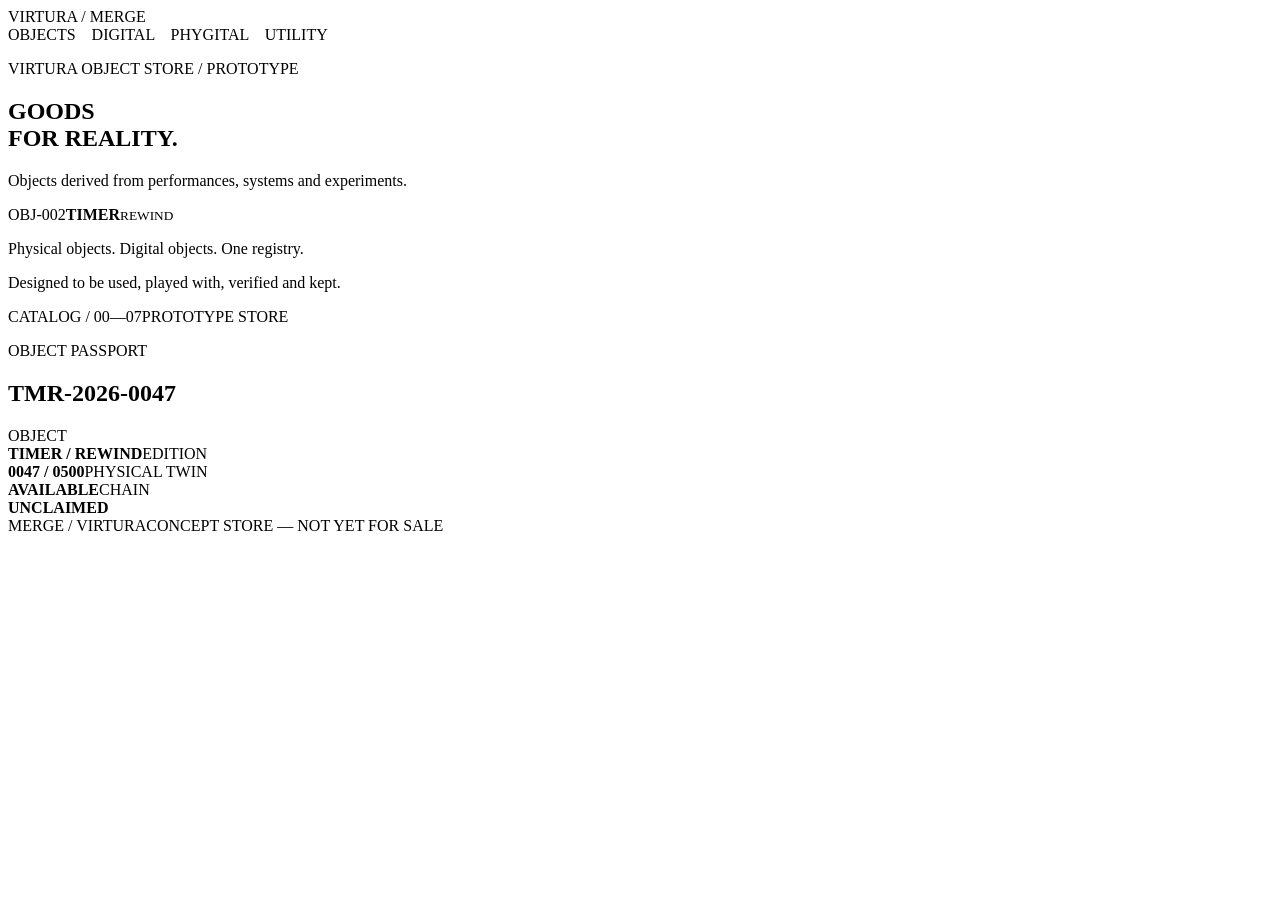
==== site/index.html @ 6e5aaaca "site: add MERGE storefront prototype" ====
<!doctype html>
<html lang="en">
<head>
<meta charset="utf-8">
<meta name="viewport" content="width=device-width,initial-scale=1">
<title>VIRTURA / MERGE</title>
<link rel="stylesheet" href="styles.css">
</head>
<body>
<header><div class="brand">VIRTURA <span>/ MERGE</span></div><nav>OBJECTS &nbsp;&nbsp; DIGITAL &nbsp;&nbsp; PHYGITAL &nbsp;&nbsp; UTILITY</nav></header>
<main>
<section class="hero">
<div><p class="eyebrow">VIRTURA OBJECT STORE / PROTOTYPE</p><h1>GOODS<br>FOR REALITY.</h1><p class="lede">Objects derived from performances, systems and experiments.</p></div>
<div class="hero-object"><div class="core"><span>OBJ-002</span><b>TIMER</b><small>REWIND</small></div></div>
</section>
<section class="manifesto"><p>Physical objects. Digital objects. One registry.</p><p>Designed to be used, played with, verified and kept.</p></section>
<section><div class="sectionhead"><span>CATALOG / 00—07</span><span>PROTOTYPE STORE</span></div><div id="grid" class="grid"></div></section>
<section class="passport"><p class="eyebrow">OBJECT PASSPORT</p><h2>TMR-2026-0047</h2><div class="passportgrid"><span>OBJECT<br><b>TIMER / REWIND</b></span><span>EDITION<br><b>0047 / 0500</b></span><span>PHYSICAL TWIN<br><b>AVAILABLE</b></span><span>CHAIN<br><b>UNCLAIMED</b></span></div></section>
</main>
<footer><span>MERGE / VIRTURA</span><span>CONCEPT STORE — NOT YET FOR SALE</span></footer>
<script src="app.js"></script>
</body></html>
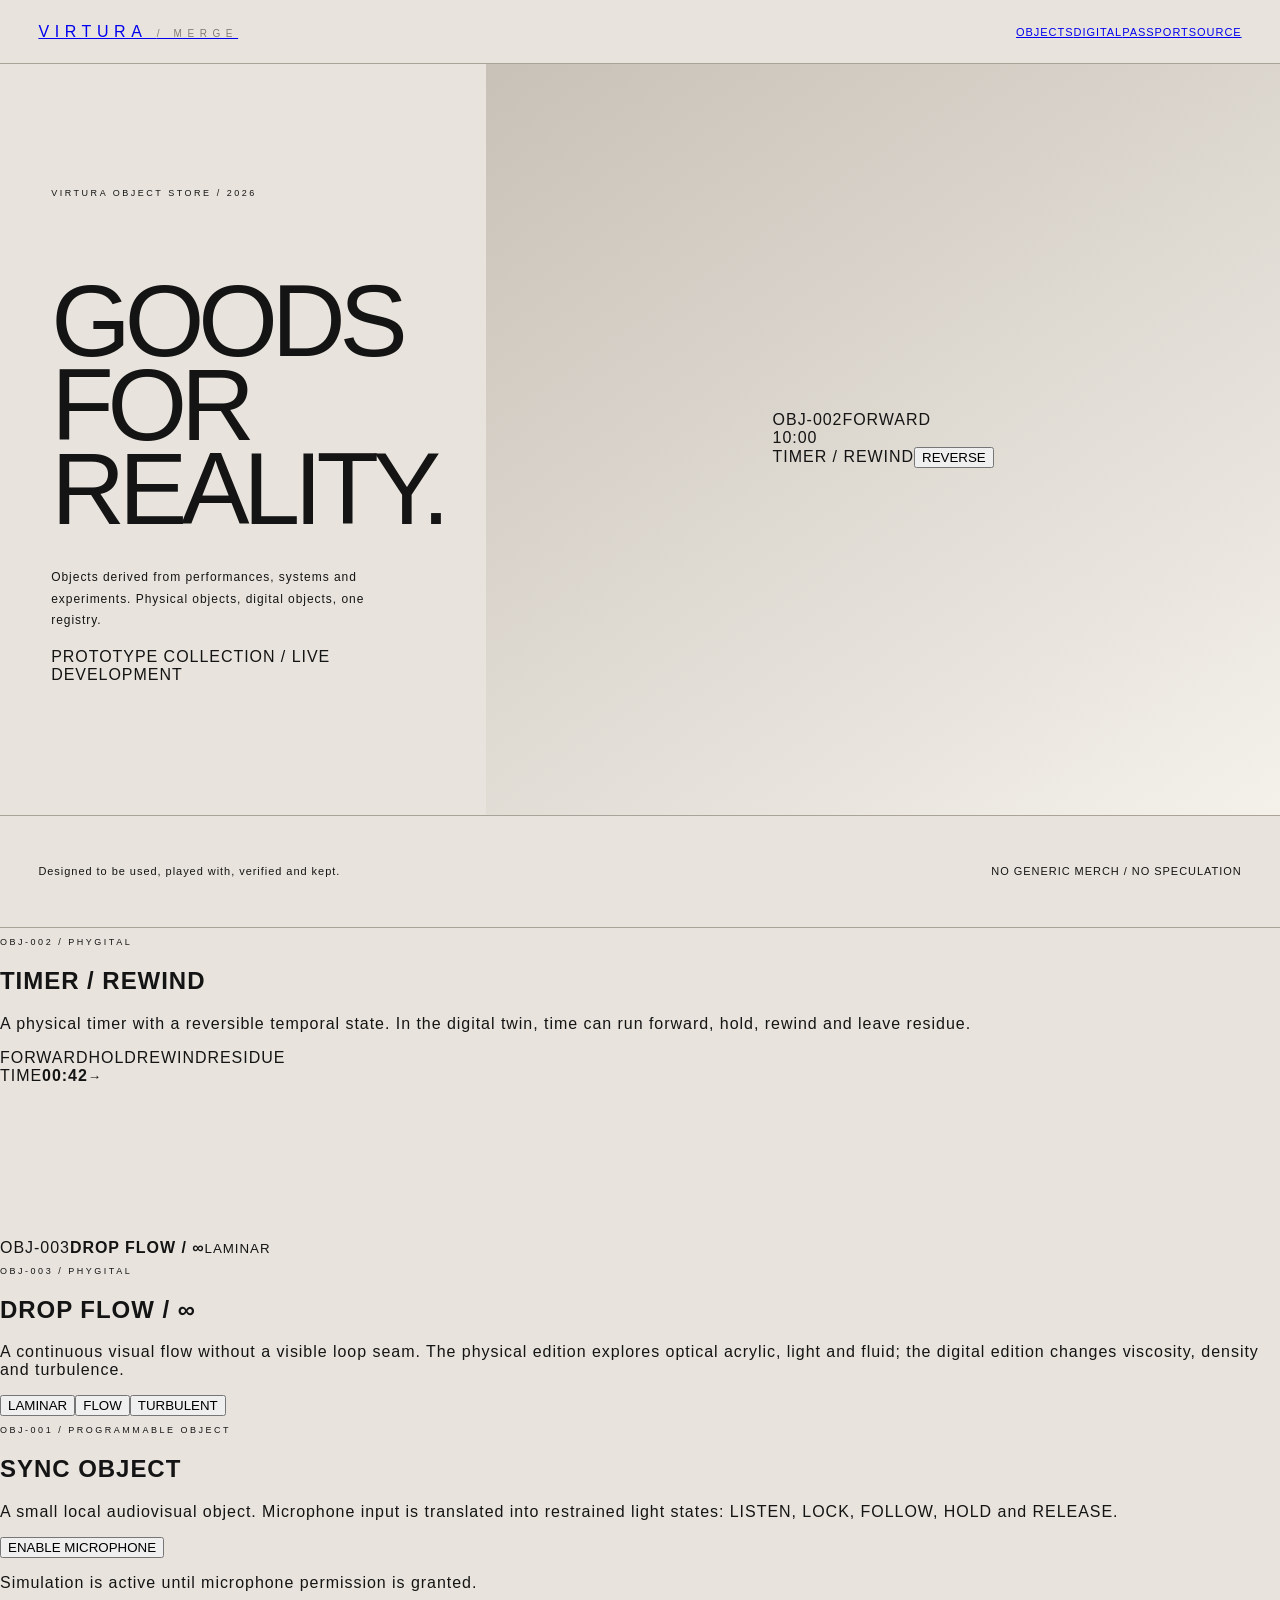
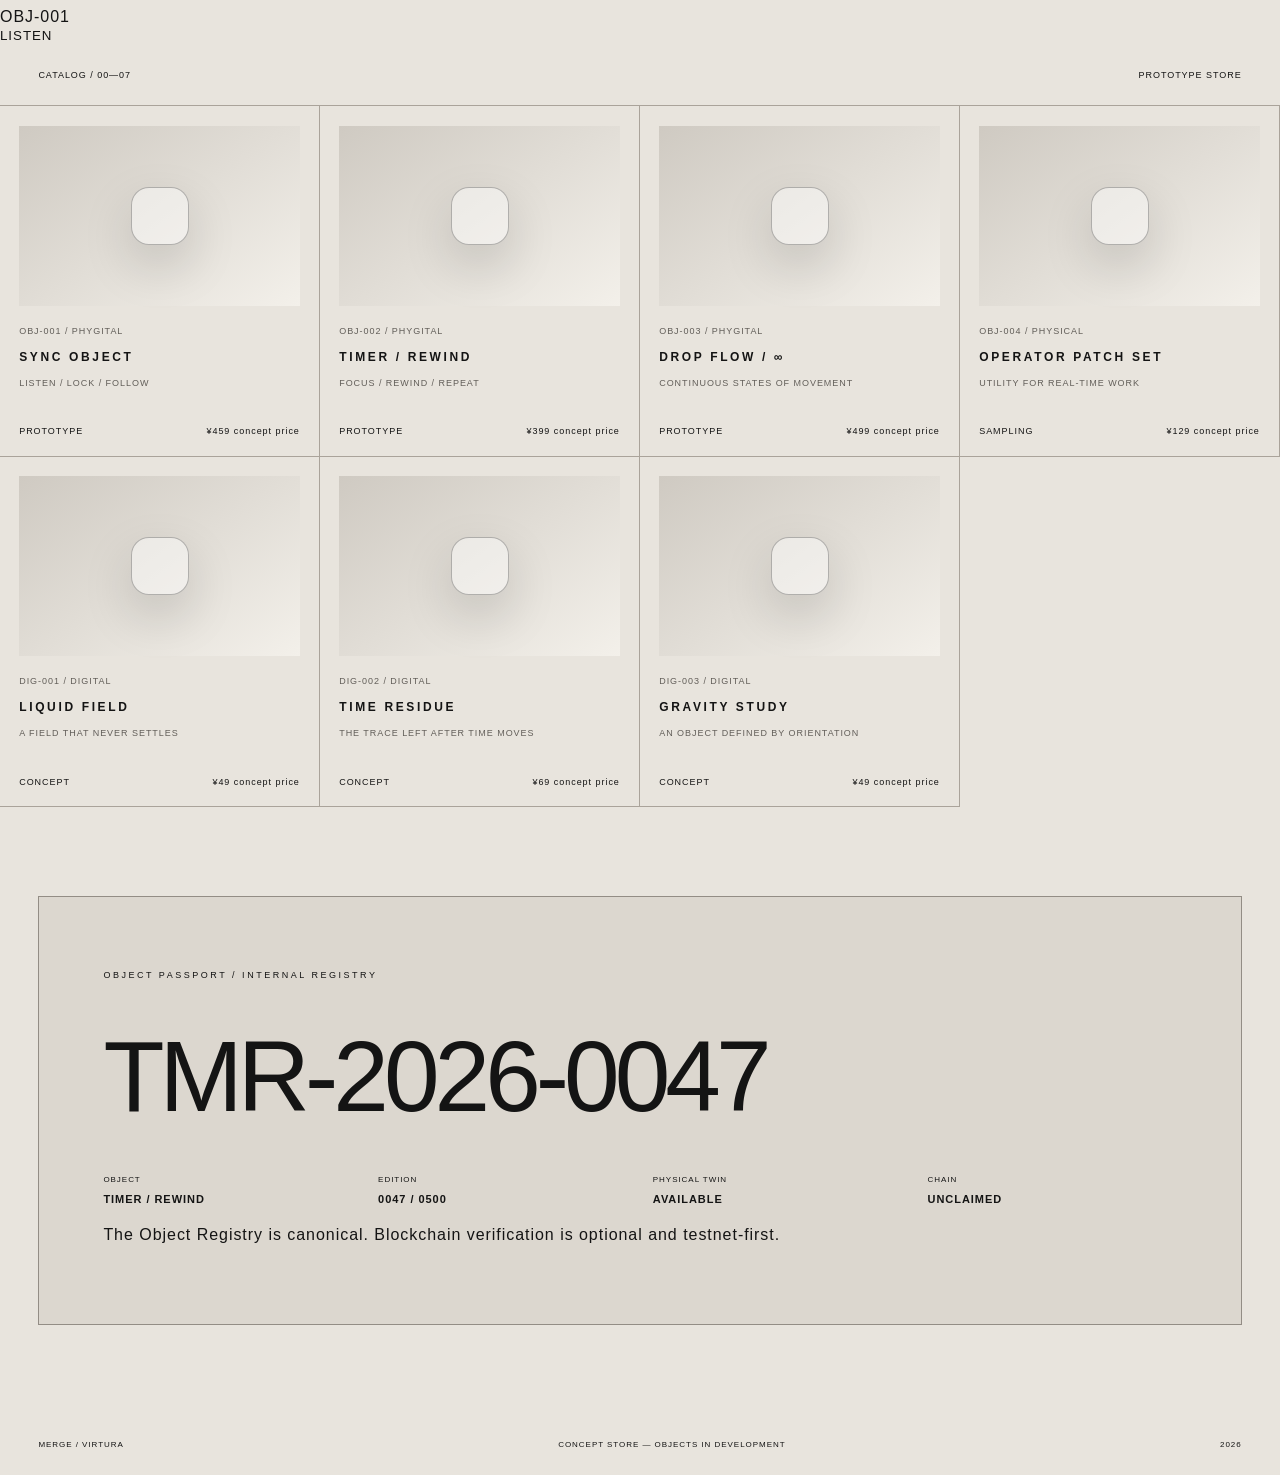
==== commit 4b7b0b6f: "feat(site): upgrade MERGE storefront with interactive product demos" ====
--- a/site/index.html
+++ b/site/index.html
@@ -3,20 +3,95 @@
 <head>
 <meta charset="utf-8">
 <meta name="viewport" content="width=device-width,initial-scale=1">
-<title>VIRTURA / MERGE</title>
+<meta name="theme-color" content="#e8e4dd">
+<title>VIRTURA / MERGE — Goods for Reality</title>
+<meta name="description" content="VIRTURA MERGE — physical, digital and phygital objects derived from performances, systems and experiments.">
 <link rel="stylesheet" href="styles.css">
 </head>
 <body>
-<header><div class="brand">VIRTURA <span>/ MERGE</span></div><nav>OBJECTS &nbsp;&nbsp; DIGITAL &nbsp;&nbsp; PHYGITAL &nbsp;&nbsp; UTILITY</nav></header>
-<main>
+<header class="topbar">
+  <a class="brand" href="#top">VIRTURA <span>/ MERGE</span></a>
+  <nav><a href="#objects">OBJECTS</a><a href="#digital">DIGITAL</a><a href="#passport">PASSPORT</a><a href="https://github.com/ewanqian/virtura-merge-store">SOURCE</a></nav>
+</header>
+<main id="top">
 <section class="hero">
-<div><p class="eyebrow">VIRTURA OBJECT STORE / PROTOTYPE</p><h1>GOODS<br>FOR REALITY.</h1><p class="lede">Objects derived from performances, systems and experiments.</p></div>
-<div class="hero-object"><div class="core"><span>OBJ-002</span><b>TIMER</b><small>REWIND</small></div></div>
+  <div class="hero-copy">
+    <p class="eyebrow">VIRTURA OBJECT STORE / 2026</p>
+    <h1>GOODS<br>FOR REALITY.</h1>
+    <p class="lede">Objects derived from performances, systems and experiments. Physical objects, digital objects, one registry.</p>
+    <p class="statusline"><span class="dot"></span> PROTOTYPE COLLECTION / LIVE DEVELOPMENT</p>
+  </div>
+  <div class="hero-object" aria-label="Interactive TIMER / REWIND prototype">
+    <div class="timer-shell" id="heroTimer">
+      <div class="timer-top"><span>OBJ-002</span><span id="timerState">FORWARD</span></div>
+      <div class="timer-display" id="timerDisplay">10:00</div>
+      <div class="timer-bottom"><span>TIMER / REWIND</span><button id="timerToggle" type="button">REVERSE</button></div>
+    </div>
+  </div>
 </section>
-<section class="manifesto"><p>Physical objects. Digital objects. One registry.</p><p>Designed to be used, played with, verified and kept.</p></section>
-<section><div class="sectionhead"><span>CATALOG / 00—07</span><span>PROTOTYPE STORE</span></div><div id="grid" class="grid"></div></section>
-<section class="passport"><p class="eyebrow">OBJECT PASSPORT</p><h2>TMR-2026-0047</h2><div class="passportgrid"><span>OBJECT<br><b>TIMER / REWIND</b></span><span>EDITION<br><b>0047 / 0500</b></span><span>PHYSICAL TWIN<br><b>AVAILABLE</b></span><span>CHAIN<br><b>UNCLAIMED</b></span></div></section>
+
+<section class="manifesto">
+  <p>Designed to be used, played with, verified and kept.</p>
+  <p>NO GENERIC MERCH / NO SPECULATION</p>
+</section>
+
+<section id="objects" class="feature feature-timer">
+  <div class="feature-copy">
+    <p class="eyebrow">OBJ-002 / PHYGITAL</p>
+    <h2>TIMER / REWIND</h2>
+    <p>A physical timer with a reversible temporal state. In the digital twin, time can run forward, hold, rewind and leave residue.</p>
+    <div class="state-list"><span>FORWARD</span><span>HOLD</span><span>REWIND</span><span>RESIDUE</span></div>
+  </div>
+  <div class="feature-demo timer-stage">
+    <div class="residue" id="residue"></div>
+    <div class="mini-timer"><span>TIME</span><b id="miniTimer">00:42</b><small id="miniDirection">→</small></div>
+  </div>
+</section>
+
+<section class="feature feature-flow">
+  <div class="feature-demo flow-stage" id="flowStage" aria-label="DROP FLOW continuous flow demo">
+    <canvas id="flowCanvas"></canvas>
+    <div class="flow-label"><span>OBJ-003</span><b>DROP FLOW / ∞</b><small id="flowMode">LAMINAR</small></div>
+  </div>
+  <div class="feature-copy">
+    <p class="eyebrow">OBJ-003 / PHYGITAL</p>
+    <h2>DROP FLOW / ∞</h2>
+    <p>A continuous visual flow without a visible loop seam. The physical edition explores optical acrylic, light and fluid; the digital edition changes viscosity, density and turbulence.</p>
+    <div class="control-row"><button data-flow="LAMINAR">LAMINAR</button><button data-flow="FLOW">FLOW</button><button data-flow="TURBULENT">TURBULENT</button></div>
+  </div>
+</section>
+
+<section class="feature feature-sync">
+  <div class="feature-copy">
+    <p class="eyebrow">OBJ-001 / PROGRAMMABLE OBJECT</p>
+    <h2>SYNC OBJECT</h2>
+    <p>A small local audiovisual object. Microphone input is translated into restrained light states: LISTEN, LOCK, FOLLOW, HOLD and RELEASE.</p>
+    <button class="primary" id="micButton" type="button">ENABLE MICROPHONE</button>
+    <p class="microcopy" id="micStatus">Simulation is active until microphone permission is granted.</p>
+  </div>
+  <div class="feature-demo sync-stage">
+    <div class="sync-object" id="syncObject"><span>OBJ-001</span><div class="light-field" id="lightField"></div><small id="syncState">LISTEN</small></div>
+  </div>
+</section>
+
+<section id="digital" class="catalog-section">
+  <div class="sectionhead"><span>CATALOG / 00—07</span><span>PROTOTYPE STORE</span></div>
+  <div id="grid" class="grid"></div>
+</section>
+
+<section id="passport" class="passport">
+  <p class="eyebrow">OBJECT PASSPORT / INTERNAL REGISTRY</p>
+  <h2>TMR-2026-0047</h2>
+  <div class="passportgrid">
+    <span>OBJECT<br><b>TIMER / REWIND</b></span>
+    <span>EDITION<br><b>0047 / 0500</b></span>
+    <span>PHYSICAL TWIN<br><b>AVAILABLE</b></span>
+    <span>CHAIN<br><b>UNCLAIMED</b></span>
+  </div>
+  <p class="passport-note">The Object Registry is canonical. Blockchain verification is optional and testnet-first.</p>
+</section>
 </main>
-<footer><span>MERGE / VIRTURA</span><span>CONCEPT STORE — NOT YET FOR SALE</span></footer>
+<footer><span>MERGE / VIRTURA</span><span>CONCEPT STORE — OBJECTS IN DEVELOPMENT</span><span>2026</span></footer>
 <script src="app.js"></script>
-</body></html>
+</body>
+</html>
--- a/site/styles.css
+++ b/site/styles.css
@@ -0,0 +1 @@
+*{box-sizing:border-box}html,body{margin:0;background:#e8e4dd;color:#141414;font-family:Arial,Helvetica,sans-serif}body{letter-spacing:.06em}header{height:64px;display:flex;justify-content:space-between;align-items:center;padding:0 3vw;border-bottom:1px solid #aaa39a;font-size:11px}.brand{font-size:16px;letter-spacing:.35em}.brand span{color:#827c75;font-size:10px}.hero{display:grid;grid-template-columns:38% 62%;min-height:72vh}.hero>div:first-child{padding:9vw 4vw}.hero-object{display:grid;place-items:center;background:linear-gradient(145deg,#c8c1b7,#f4f1eb)}.core{width:min(28vw,320px);aspect-ratio:1;border-radius:12%;background:#efede8;box-shadow:0 50px 90px rgba(0,0,0,.18);display:flex;flex-direction:column;justify-content:space-between;padding:22px;border:1px solid #aaa39a}.core span,.core small{font-size:9px;letter-spacing:.25em}.core b{font-size:clamp(30px,4vw,60px);font-weight:400;letter-spacing:-.04em}.eyebrow{font-size:9px;letter-spacing:.28em}.hero h1{font-size:clamp(48px,8vw,130px);line-height:.82;margin:9vh 0 4vh;letter-spacing:-.06em;font-weight:500}.lede{font-size:12px;line-height:1.8;max-width:28em}.manifesto{display:flex;justify-content:space-between;padding:3vw;border-top:1px solid #aaa39a;border-bottom:1px solid #aaa39a;font-size:11px}.sectionhead{display:flex;justify-content:space-between;padding:2vw 3vw;font-size:9px}.grid{display:grid;grid-template-columns:repeat(4,1fr);border-top:1px solid #aaa39a}.card{padding:1.5vw;border-right:1px solid #aaa39a;border-bottom:1px solid #aaa39a;min-height:300px;display:flex;flex-direction:column;justify-content:space-between}.visual{height:180px;background:linear-gradient(145deg,#cfcac2,#f3f0ea);display:grid;place-items:center;margin-bottom:2vh}.orb{width:58px;height:58px;border-radius:18px;background:rgba(255,255,255,.45);border:1px solid rgba(30,30,30,.3);box-shadow:0 20px 50px rgba(0,0,0,.15)}.card h3{font-size:12px;letter-spacing:.22em}.card p{font-size:9px;line-height:1.6;color:#625e59}.meta{display:flex;justify-content:space-between;font-size:9px;margin-top:3vh}.passport{margin:7vw 3vw;padding:5vw;border:1px solid #938d85;background:#dcd7cf}.passport h2{font-size:clamp(40px,8vw,100px);letter-spacing:-.05em;font-weight:400;margin:3vw 0}.passportgrid{display:grid;grid-template-columns:repeat(4,1fr);gap:2vw;font-size:8px;line-height:2}.passportgrid b{font-size:11px}footer{padding:2vw 3vw;display:flex;justify-content:space-between;font-size:8px}@media(max-width:900px){nav{display:none}.hero{grid-template-columns:1fr}.hero-object{min-height:50vh}.core{width:55vw}.grid{grid-template-columns:repeat(2,1fr)}.passportgrid{grid-template-columns:repeat(2,1fr)}}
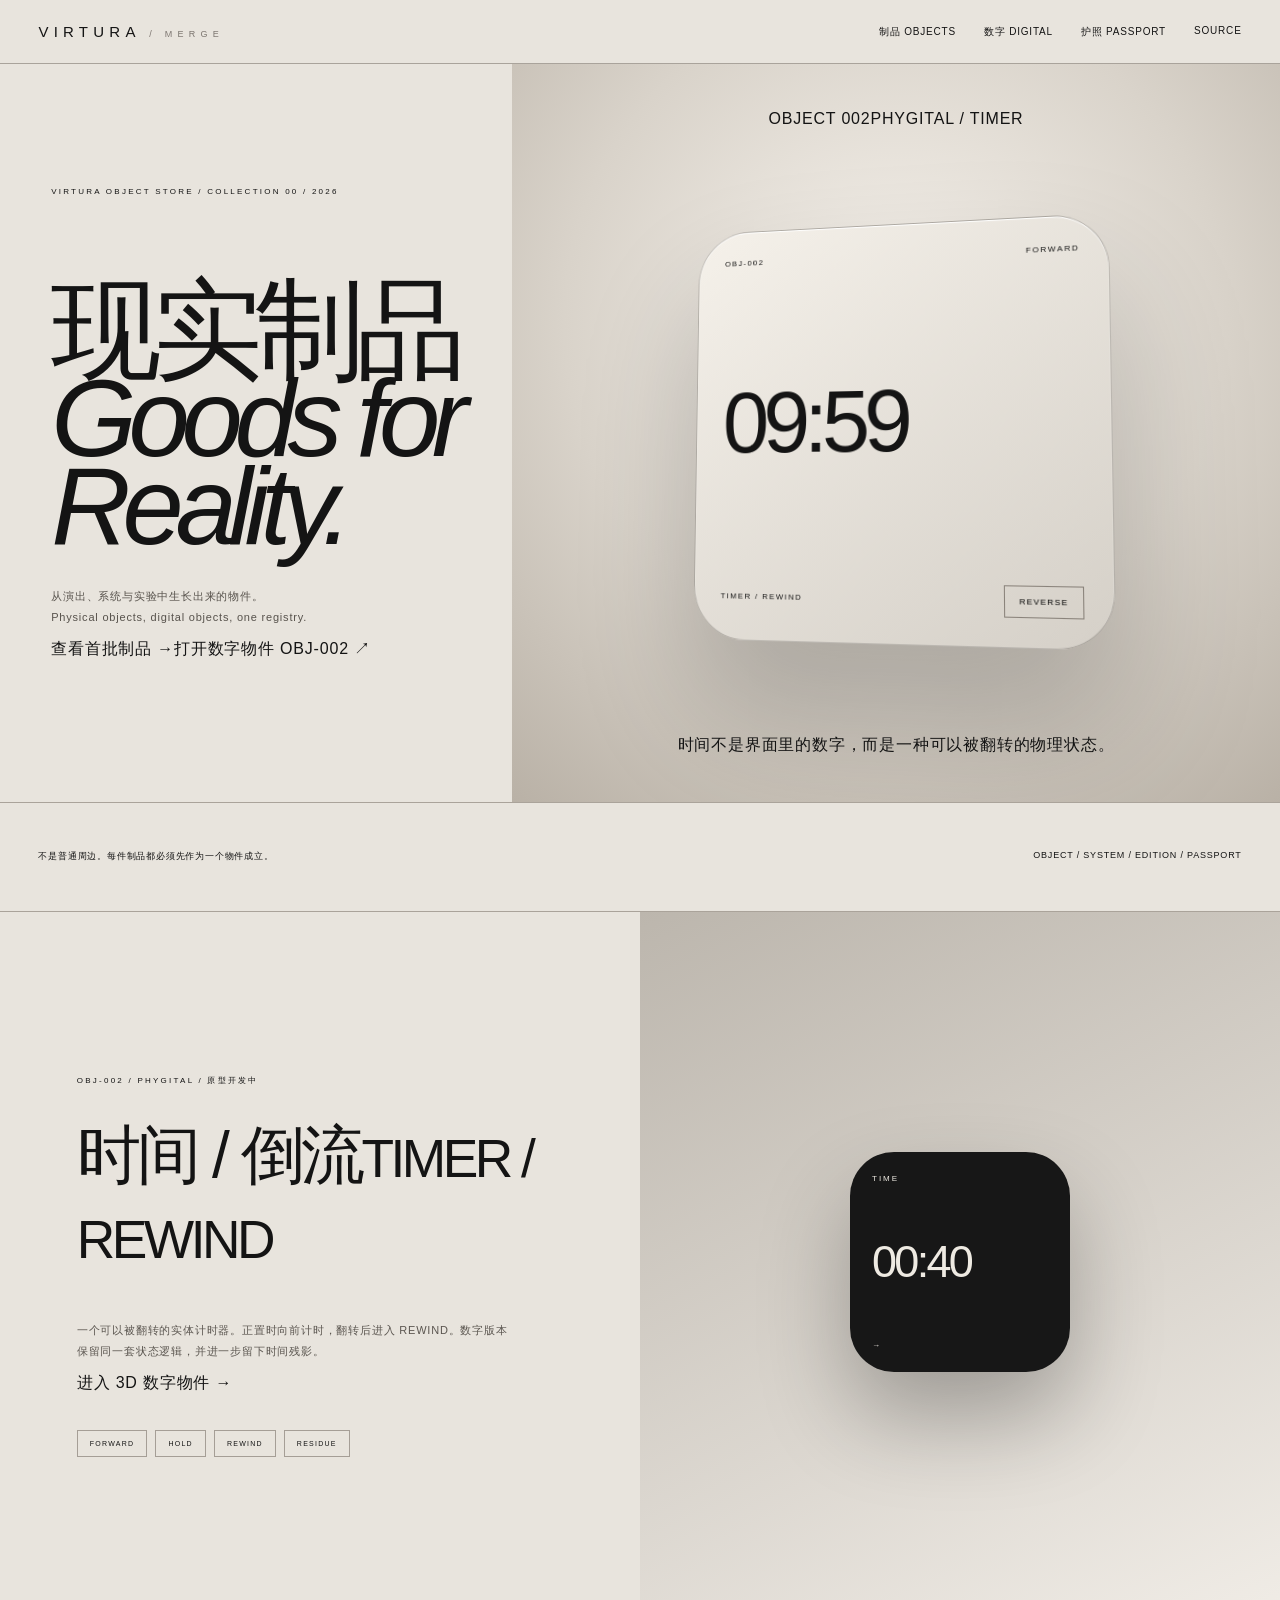
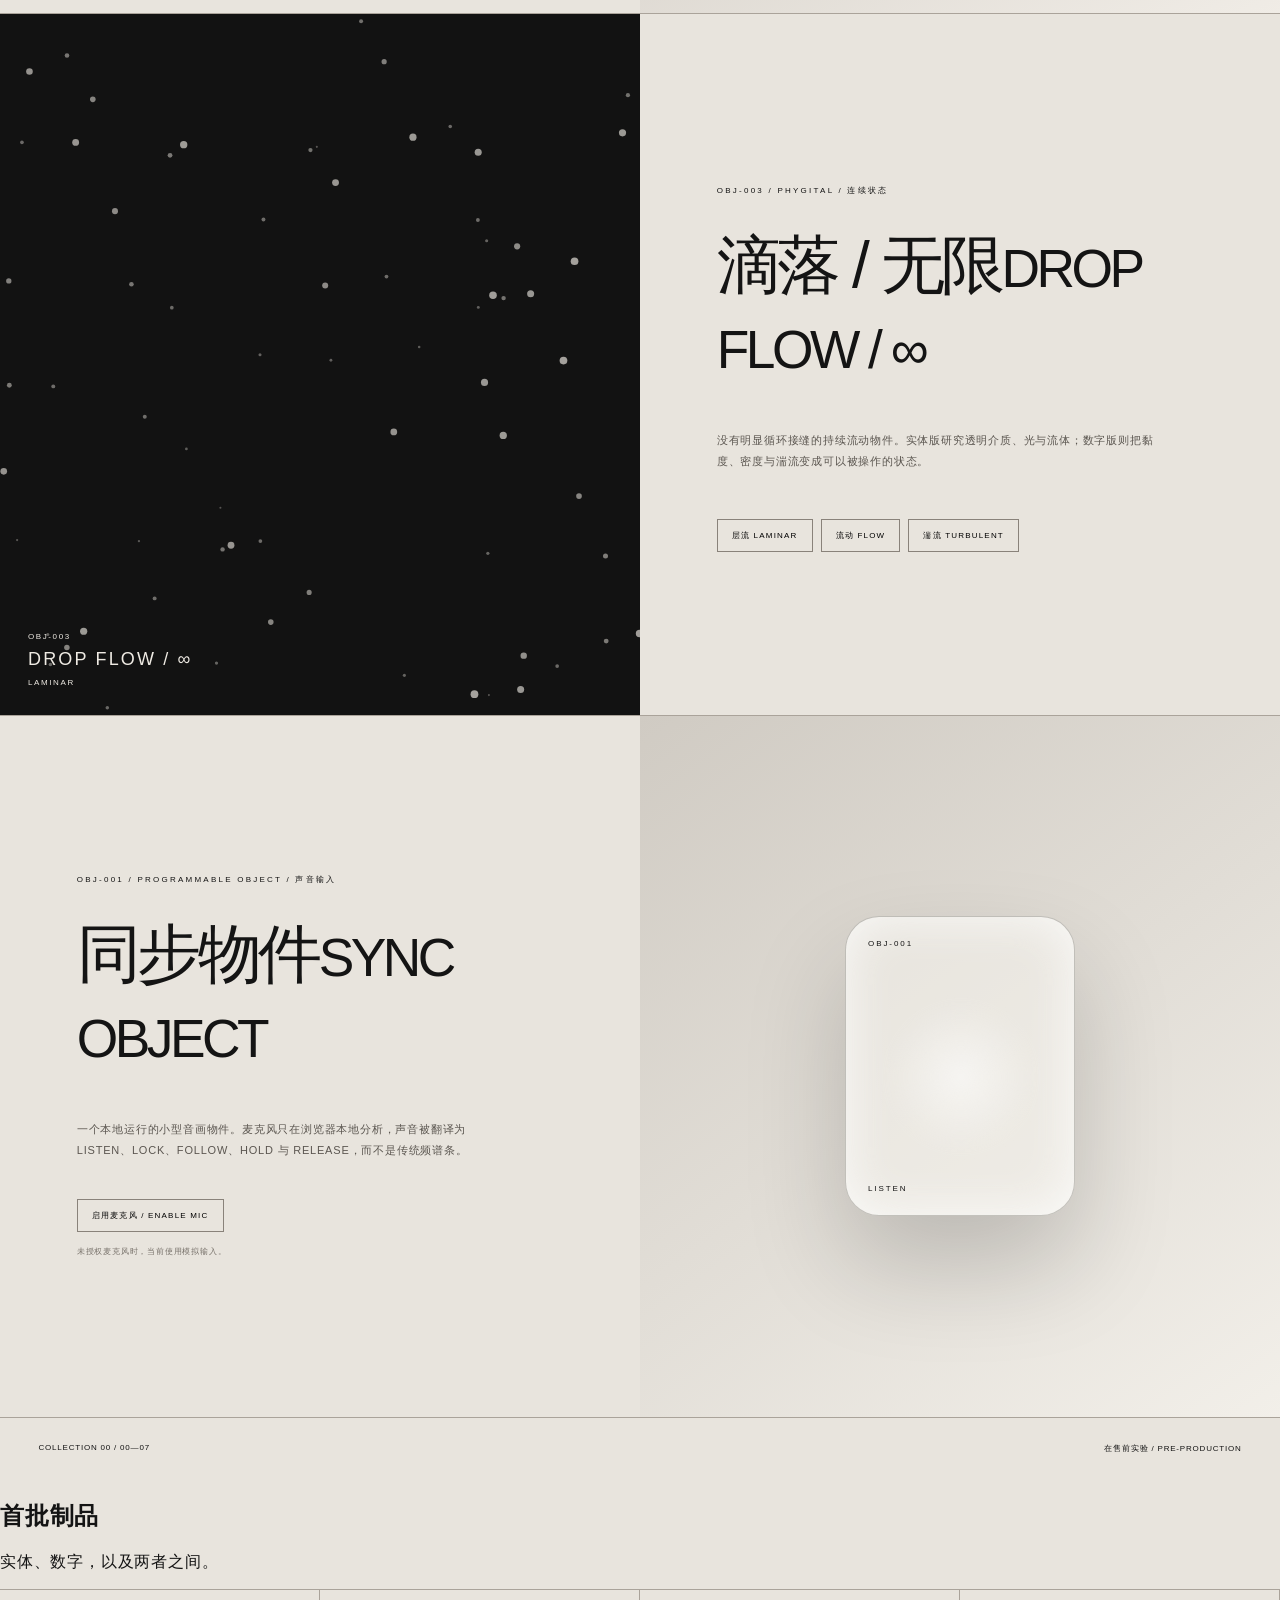
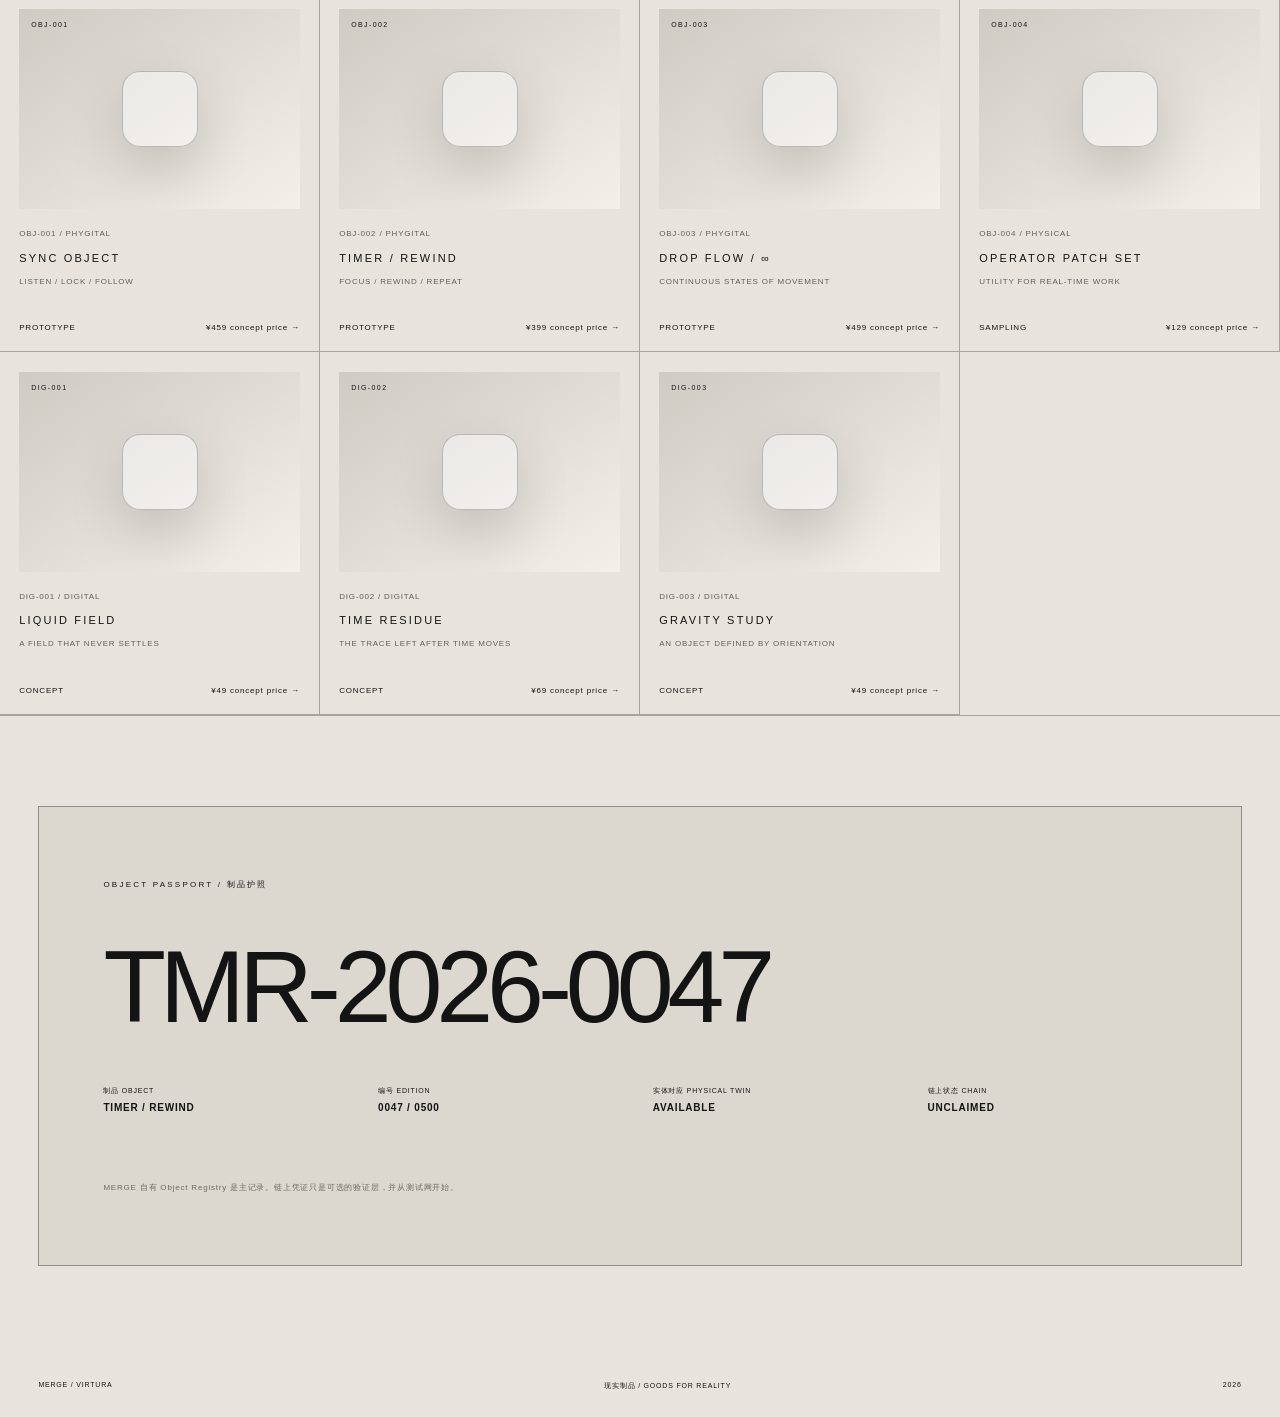
==== commit 4e795d0e: "design: rebuild storefront hierarchy with bilingual editorial commerce language" ====
--- a/site/index.html
+++ b/site/index.html
@@ -1,45 +1,48 @@
 <!doctype html>
-<html lang="en">
+<html lang="zh-CN">
 <head>
 <meta charset="utf-8">
 <meta name="viewport" content="width=device-width,initial-scale=1">
-<meta name="theme-color" content="#e8e4dd">
-<title>VIRTURA / MERGE — Goods for Reality</title>
-<meta name="description" content="VIRTURA MERGE — physical, digital and phygital objects derived from performances, systems and experiments.">
+<meta name="theme-color" content="#f1eee7">
+<title>VIRTURA / MERGE — 现实制品</title>
+<meta name="description" content="VIRTURA MERGE — 从演出、系统与实验中生长出来的实体、数字与虚实共生制品。">
 <link rel="stylesheet" href="styles.css">
 </head>
 <body>
 <header class="topbar">
   <a class="brand" href="#top">VIRTURA <span>/ MERGE</span></a>
-  <nav><a href="#objects">OBJECTS</a><a href="#digital">DIGITAL</a><a href="#passport">PASSPORT</a><a href="https://github.com/ewanqian/virtura-merge-store">SOURCE</a></nav>
+  <nav><a href="#objects">制品 OBJECTS</a><a href="#digital">数字 DIGITAL</a><a href="#passport">护照 PASSPORT</a><a href="https://github.com/ewanqian/virtura-merge-store">SOURCE</a></nav>
 </header>
 <main id="top">
 <section class="hero">
   <div class="hero-copy">
-    <p class="eyebrow">VIRTURA OBJECT STORE / 2026</p>
-    <h1>GOODS<br>FOR REALITY.</h1>
-    <p class="lede">Objects derived from performances, systems and experiments. Physical objects, digital objects, one registry.</p>
-    <p class="statusline"><span class="dot"></span> PROTOTYPE COLLECTION / LIVE DEVELOPMENT</p>
+    <p class="eyebrow">VIRTURA OBJECT STORE / COLLECTION 00 / 2026</p>
+    <h1><span class="cn-serif">现实制品</span><br><em>Goods for Reality.</em></h1>
+    <p class="lede">从演出、系统与实验中生长出来的物件。<br>Physical objects, digital objects, one registry.</p>
+    <div class="hero-actions"><a class="text-link" href="#objects">查看首批制品 →</a><a class="text-link quiet" href="timer.html">打开数字物件 OBJ-002 ↗</a></div>
   </div>
   <div class="hero-object" aria-label="Interactive TIMER / REWIND prototype">
+    <div class="editorial-index"><span>OBJECT 002</span><span>PHYGITAL / TIMER</span></div>
     <div class="timer-shell" id="heroTimer">
       <div class="timer-top"><span>OBJ-002</span><span id="timerState">FORWARD</span></div>
       <div class="timer-display" id="timerDisplay">10:00</div>
       <div class="timer-bottom"><span>TIMER / REWIND</span><button id="timerToggle" type="button">REVERSE</button></div>
     </div>
+    <div class="hero-caption">时间不是界面里的数字，而是一种可以被翻转的物理状态。</div>
   </div>
 </section>
 
 <section class="manifesto">
-  <p>Designed to be used, played with, verified and kept.</p>
-  <p>NO GENERIC MERCH / NO SPECULATION</p>
+  <p class="cn-serif">不是普通周边。每件制品都必须先作为一个物件成立。</p>
+  <p>OBJECT / SYSTEM / EDITION / PASSPORT</p>
 </section>
 
 <section id="objects" class="feature feature-timer">
   <div class="feature-copy">
-    <p class="eyebrow">OBJ-002 / PHYGITAL</p>
-    <h2>TIMER / REWIND</h2>
-    <p>A physical timer with a reversible temporal state. In the digital twin, time can run forward, hold, rewind and leave residue.</p>
+    <p class="eyebrow">OBJ-002 / PHYGITAL / 原型开发中</p>
+    <h2><span class="cn-serif">时间 / 倒流</span><small>TIMER / REWIND</small></h2>
+    <p>一个可以被翻转的实体计时器。正置时向前计时，翻转后进入 REWIND。数字版本保留同一套状态逻辑，并进一步留下时间残影。</p>
+    <a class="text-link" href="timer.html">进入 3D 数字物件 →</a>
     <div class="state-list"><span>FORWARD</span><span>HOLD</span><span>REWIND</span><span>RESIDUE</span></div>
   </div>
   <div class="feature-demo timer-stage">
@@ -54,20 +57,20 @@
     <div class="flow-label"><span>OBJ-003</span><b>DROP FLOW / ∞</b><small id="flowMode">LAMINAR</small></div>
   </div>
   <div class="feature-copy">
-    <p class="eyebrow">OBJ-003 / PHYGITAL</p>
-    <h2>DROP FLOW / ∞</h2>
-    <p>A continuous visual flow without a visible loop seam. The physical edition explores optical acrylic, light and fluid; the digital edition changes viscosity, density and turbulence.</p>
-    <div class="control-row"><button data-flow="LAMINAR">LAMINAR</button><button data-flow="FLOW">FLOW</button><button data-flow="TURBULENT">TURBULENT</button></div>
+    <p class="eyebrow">OBJ-003 / PHYGITAL / 连续状态</p>
+    <h2><span class="cn-serif">滴落 / 无限</span><small>DROP FLOW / ∞</small></h2>
+    <p>没有明显循环接缝的持续流动物件。实体版研究透明介质、光与流体；数字版则把黏度、密度与湍流变成可以被操作的状态。</p>
+    <div class="control-row"><button data-flow="LAMINAR">层流 LAMINAR</button><button data-flow="FLOW">流动 FLOW</button><button data-flow="TURBULENT">湍流 TURBULENT</button></div>
   </div>
 </section>
 
 <section class="feature feature-sync">
   <div class="feature-copy">
-    <p class="eyebrow">OBJ-001 / PROGRAMMABLE OBJECT</p>
-    <h2>SYNC OBJECT</h2>
-    <p>A small local audiovisual object. Microphone input is translated into restrained light states: LISTEN, LOCK, FOLLOW, HOLD and RELEASE.</p>
-    <button class="primary" id="micButton" type="button">ENABLE MICROPHONE</button>
-    <p class="microcopy" id="micStatus">Simulation is active until microphone permission is granted.</p>
+    <p class="eyebrow">OBJ-001 / PROGRAMMABLE OBJECT / 声音输入</p>
+    <h2><span class="cn-serif">同步物件</span><small>SYNC OBJECT</small></h2>
+    <p>一个本地运行的小型音画物件。麦克风只在浏览器本地分析，声音被翻译为 LISTEN、LOCK、FOLLOW、HOLD 与 RELEASE，而不是传统频谱条。</p>
+    <button class="primary" id="micButton" type="button">启用麦克风 / ENABLE MIC</button>
+    <p class="microcopy" id="micStatus">未授权麦克风时，当前使用模拟输入。</p>
   </div>
   <div class="feature-demo sync-stage">
     <div class="sync-object" id="syncObject"><span>OBJ-001</span><div class="light-field" id="lightField"></div><small id="syncState">LISTEN</small></div>
@@ -75,23 +78,24 @@
 </section>
 
 <section id="digital" class="catalog-section">
-  <div class="sectionhead"><span>CATALOG / 00—07</span><span>PROTOTYPE STORE</span></div>
+  <div class="sectionhead"><span>COLLECTION 00 / 00—07</span><span>在售前实验 / PRE-PRODUCTION</span></div>
+  <div class="catalog-intro"><h2 class="cn-serif">首批制品</h2><p>实体、数字，以及两者之间。</p></div>
   <div id="grid" class="grid"></div>
 </section>
 
 <section id="passport" class="passport">
-  <p class="eyebrow">OBJECT PASSPORT / INTERNAL REGISTRY</p>
+  <p class="eyebrow">OBJECT PASSPORT / 制品护照</p>
   <h2>TMR-2026-0047</h2>
   <div class="passportgrid">
-    <span>OBJECT<br><b>TIMER / REWIND</b></span>
-    <span>EDITION<br><b>0047 / 0500</b></span>
-    <span>PHYSICAL TWIN<br><b>AVAILABLE</b></span>
-    <span>CHAIN<br><b>UNCLAIMED</b></span>
+    <span>制品 OBJECT<br><b>TIMER / REWIND</b></span>
+    <span>编号 EDITION<br><b>0047 / 0500</b></span>
+    <span>实体对应 PHYSICAL TWIN<br><b>AVAILABLE</b></span>
+    <span>链上状态 CHAIN<br><b>UNCLAIMED</b></span>
   </div>
-  <p class="passport-note">The Object Registry is canonical. Blockchain verification is optional and testnet-first.</p>
+  <p class="passport-note">MERGE 自有 Object Registry 是主记录。链上凭证只是可选的验证层，并从测试网开始。</p>
 </section>
 </main>
-<footer><span>MERGE / VIRTURA</span><span>CONCEPT STORE — OBJECTS IN DEVELOPMENT</span><span>2026</span></footer>
+<footer><span>MERGE / VIRTURA</span><span>现实制品 / GOODS FOR REALITY</span><span>2026</span></footer>
 <script src="app.js"></script>
 </body>
 </html>
--- a/site/styles.css
+++ b/site/styles.css
@@ -1 +1 @@
-*{box-sizing:border-box}html,body{margin:0;background:#e8e4dd;color:#141414;font-family:Arial,Helvetica,sans-serif}body{letter-spacing:.06em}header{height:64px;display:flex;justify-content:space-between;align-items:center;padding:0 3vw;border-bottom:1px solid #aaa39a;font-size:11px}.brand{font-size:16px;letter-spacing:.35em}.brand span{color:#827c75;font-size:10px}.hero{display:grid;grid-template-columns:38% 62%;min-height:72vh}.hero>div:first-child{padding:9vw 4vw}.hero-object{display:grid;place-items:center;background:linear-gradient(145deg,#c8c1b7,#f4f1eb)}.core{width:min(28vw,320px);aspect-ratio:1;border-radius:12%;background:#efede8;box-shadow:0 50px 90px rgba(0,0,0,.18);display:flex;flex-direction:column;justify-content:space-between;padding:22px;border:1px solid #aaa39a}.core span,.core small{font-size:9px;letter-spacing:.25em}.core b{font-size:clamp(30px,4vw,60px);font-weight:400;letter-spacing:-.04em}.eyebrow{font-size:9px;letter-spacing:.28em}.hero h1{font-size:clamp(48px,8vw,130px);line-height:.82;margin:9vh 0 4vh;letter-spacing:-.06em;font-weight:500}.lede{font-size:12px;line-height:1.8;max-width:28em}.manifesto{display:flex;justify-content:space-between;padding:3vw;border-top:1px solid #aaa39a;border-bottom:1px solid #aaa39a;font-size:11px}.sectionhead{display:flex;justify-content:space-between;padding:2vw 3vw;font-size:9px}.grid{display:grid;grid-template-columns:repeat(4,1fr);border-top:1px solid #aaa39a}.card{padding:1.5vw;border-right:1px solid #aaa39a;border-bottom:1px solid #aaa39a;min-height:300px;display:flex;flex-direction:column;justify-content:space-between}.visual{height:180px;background:linear-gradient(145deg,#cfcac2,#f3f0ea);display:grid;place-items:center;margin-bottom:2vh}.orb{width:58px;height:58px;border-radius:18px;background:rgba(255,255,255,.45);border:1px solid rgba(30,30,30,.3);box-shadow:0 20px 50px rgba(0,0,0,.15)}.card h3{font-size:12px;letter-spacing:.22em}.card p{font-size:9px;line-height:1.6;color:#625e59}.meta{display:flex;justify-content:space-between;font-size:9px;margin-top:3vh}.passport{margin:7vw 3vw;padding:5vw;border:1px solid #938d85;background:#dcd7cf}.passport h2{font-size:clamp(40px,8vw,100px);letter-spacing:-.05em;font-weight:400;margin:3vw 0}.passportgrid{display:grid;grid-template-columns:repeat(4,1fr);gap:2vw;font-size:8px;line-height:2}.passportgrid b{font-size:11px}footer{padding:2vw 3vw;display:flex;justify-content:space-between;font-size:8px}@media(max-width:900px){nav{display:none}.hero{grid-template-columns:1fr}.hero-object{min-height:50vh}.core{width:55vw}.grid{grid-template-columns:repeat(2,1fr)}.passportgrid{grid-template-columns:repeat(2,1fr)}}+*{box-sizing:border-box}html{scroll-behavior:smooth}html,body{margin:0;background:#e8e4dd;color:#141414;font-family:Arial,Helvetica,sans-serif}body{letter-spacing:.05em}a{color:inherit;text-decoration:none}button{font:inherit}.topbar{position:sticky;top:0;z-index:20;height:64px;display:flex;justify-content:space-between;align-items:center;padding:0 3vw;border-bottom:1px solid #a9a39b;background:rgba(232,228,221,.9);backdrop-filter:blur(18px);font-size:10px}.brand{font-size:15px;letter-spacing:.35em}.brand span{font-size:9px;color:#7b756f}.topbar nav{display:flex;gap:28px}.hero{display:grid;grid-template-columns:40% 60%;min-height:82vh}.hero-copy{padding:9vw 4vw 5vw}.eyebrow{font-size:8px;letter-spacing:.28em;text-transform:uppercase}.hero h1{font-size:clamp(54px,8.6vw,142px);line-height:.8;margin:10vh 0 4vh;letter-spacing:-.075em;font-weight:500}.lede{max-width:32em;font-size:11px;line-height:1.9;color:#57524c}.statusline{margin-top:8vh;font-size:8px;letter-spacing:.2em}.dot{display:inline-block;width:6px;height:6px;border-radius:50%;background:#151515;margin-right:8px}.hero-object{display:grid;place-items:center;background:radial-gradient(circle at 50% 35%,#f6f2ec 0,#d9d3ca 54%,#b9b1a6 100%);overflow:hidden;perspective:900px}.timer-shell{width:min(33vw,430px);aspect-ratio:1;border-radius:13%;background:linear-gradient(145deg,#f5f1ea,#d5d0c8);border:1px solid rgba(40,36,32,.26);box-shadow:0 70px 130px rgba(0,0,0,.22),inset 0 1px 1px #fff;display:flex;flex-direction:column;justify-content:space-between;padding:28px;transform:rotateX(4deg) rotateY(-10deg);transition:transform .65s cubic-bezier(.2,.8,.2,1)}.timer-shell.reversed{transform:rotateX(180deg) rotateY(10deg)}.timer-top,.timer-bottom{display:flex;justify-content:space-between;align-items:center;font-size:8px;letter-spacing:.2em}.timer-display{font-variant-numeric:tabular-nums;font-size:clamp(46px,7vw,104px);letter-spacing:-.07em}.timer-bottom button,.control-row button,.primary{border:1px solid #89827a;background:transparent;padding:10px 14px;font-size:8px;letter-spacing:.15em;cursor:pointer}.manifesto{display:flex;justify-content:space-between;padding:3vw;border-top:1px solid #aaa39a;border-bottom:1px solid #aaa39a;font-size:9px}.feature{min-height:78vh;display:grid;grid-template-columns:1fr 1fr;border-bottom:1px solid #aaa39a}.feature-copy{padding:8vw 6vw;display:flex;flex-direction:column;justify-content:center}.feature-copy h2{font-size:clamp(38px,5vw,86px);letter-spacing:-.055em;font-weight:400;margin:2vh 0 4vh}.feature-copy>p:not(.eyebrow):not(.microcopy){max-width:40em;font-size:11px;line-height:1.9;color:#5b5650}.state-list,.control-row{display:flex;flex-wrap:wrap;gap:8px;margin-top:4vh}.state-list span{border:1px solid #a59e96;padding:9px 12px;font-size:7px;letter-spacing:.18em}.feature-demo{position:relative;min-height:520px;overflow:hidden}.timer-stage{background:linear-gradient(155deg,#bcb6ad,#f0ece6);display:grid;place-items:center}.mini-timer{width:220px;height:220px;border-radius:20%;background:#171717;color:#eeeae2;padding:22px;display:flex;flex-direction:column;justify-content:space-between;box-shadow:0 45px 90px rgba(0,0,0,.28)}.mini-timer span,.mini-timer small{font-size:8px;letter-spacing:.25em}.mini-timer b{font-size:45px;font-weight:400;letter-spacing:-.06em}.residue{position:absolute;inset:0;pointer-events:none}.residue i{position:absolute;width:160px;height:160px;border:1px solid rgba(25,25,25,.14);border-radius:20%;animation:fade 2s forwards}@keyframes fade{from{opacity:.4;transform:scale(.96)}to{opacity:0;transform:scale(1.18)}}.flow-stage{background:#121212}.flow-stage canvas{position:absolute;inset:0;width:100%;height:100%}.flow-label{position:absolute;left:28px;bottom:28px;color:#eeeae3;display:flex;flex-direction:column;gap:8px}.flow-label span,.flow-label small{font-size:8px;letter-spacing:.2em}.flow-label b{font-size:18px;font-weight:400;letter-spacing:.12em}.sync-stage{background:linear-gradient(145deg,#d0cbc3,#f2efe9);display:grid;place-items:center}.sync-object{width:230px;height:300px;border-radius:34px;background:rgba(245,243,237,.5);border:1px solid rgba(30,30,30,.2);box-shadow:0 50px 100px rgba(0,0,0,.18),inset 0 0 50px rgba(255,255,255,.8);padding:22px;display:flex;flex-direction:column;justify-content:space-between;position:relative;overflow:hidden}.sync-object span,.sync-object small{z-index:2;font-size:8px;letter-spacing:.24em}.light-field{position:absolute;width:180px;height:180px;border-radius:50%;left:25px;top:70px;background:radial-gradient(circle,rgba(255,255,255,.98),rgba(255,255,255,.18) 55%,transparent 72%);filter:blur(7px);transform:scale(.45);opacity:.5;transition:transform .08s linear,opacity .08s linear}.primary{margin-top:3vh;align-self:flex-start}.microcopy{font-size:8px;color:#767069;line-height:1.6;margin-top:14px}.catalog-section{border-bottom:1px solid #aaa39a}.sectionhead{display:flex;justify-content:space-between;padding:2vw 3vw;font-size:8px}.grid{display:grid;grid-template-columns:repeat(4,1fr);border-top:1px solid #aaa39a}.card{padding:1.5vw;border-right:1px solid #aaa39a;border-bottom:1px solid #aaa39a;min-height:330px;display:flex;flex-direction:column;justify-content:space-between;transition:background .22s ease}.card:hover{background:#ddd8d0}.visual{height:200px;background:linear-gradient(145deg,#cfcac2,#f3f0ea);display:grid;place-items:center;margin-bottom:2vh;position:relative;overflow:hidden}.visual::after{content:'';width:74px;height:74px;border-radius:24%;background:rgba(255,255,255,.45);border:1px solid rgba(30,30,30,.25);box-shadow:0 22px 55px rgba(0,0,0,.16);transition:transform .28s ease}.card:hover .visual::after{transform:rotate(-7deg) scale(1.08)}.card-code{position:absolute;left:12px;top:12px;font-size:7px;letter-spacing:.2em;z-index:2}.card h3{font-size:11px;letter-spacing:.2em;font-weight:500}.card p{font-size:8px;line-height:1.7;color:#625e59}.meta{display:flex;justify-content:space-between;font-size:8px;margin-top:3vh}.passport{margin:7vw 3vw;padding:5vw;border:1px solid #938d85;background:#dcd7cf}.passport h2{font-size:clamp(42px,8vw,112px);letter-spacing:-.06em;font-weight:400;margin:3vw 0}.passportgrid{display:grid;grid-template-columns:repeat(4,1fr);gap:2vw;font-size:7px;line-height:2}.passportgrid b{font-size:10px}.passport-note{margin-top:5vw;font-size:8px;color:#6d6761}footer{padding:2vw 3vw;display:flex;justify-content:space-between;font-size:7px}@media(max-width:900px){.topbar nav{display:none}.hero,.feature{grid-template-columns:1fr}.hero-object{min-height:58vh}.timer-shell{width:62vw}.feature-flow .feature-demo{order:2}.feature-demo{min-height:62vh}.grid{grid-template-columns:repeat(2,1fr)}.passportgrid{grid-template-columns:repeat(2,1fr);row-gap:3vh}.manifesto{gap:24px}.card{padding:3vw}}@media(max-width:540px){.grid{grid-template-columns:1fr}.hero-copy{padding:14vw 6vw 9vw}.feature-copy{padding:18vw 7vw}.timer-shell{width:78vw}.passport{margin:10vw 4vw;padding:7vw}.topbar{padding:0 5vw}footer{gap:18px;flex-wrap:wrap}}
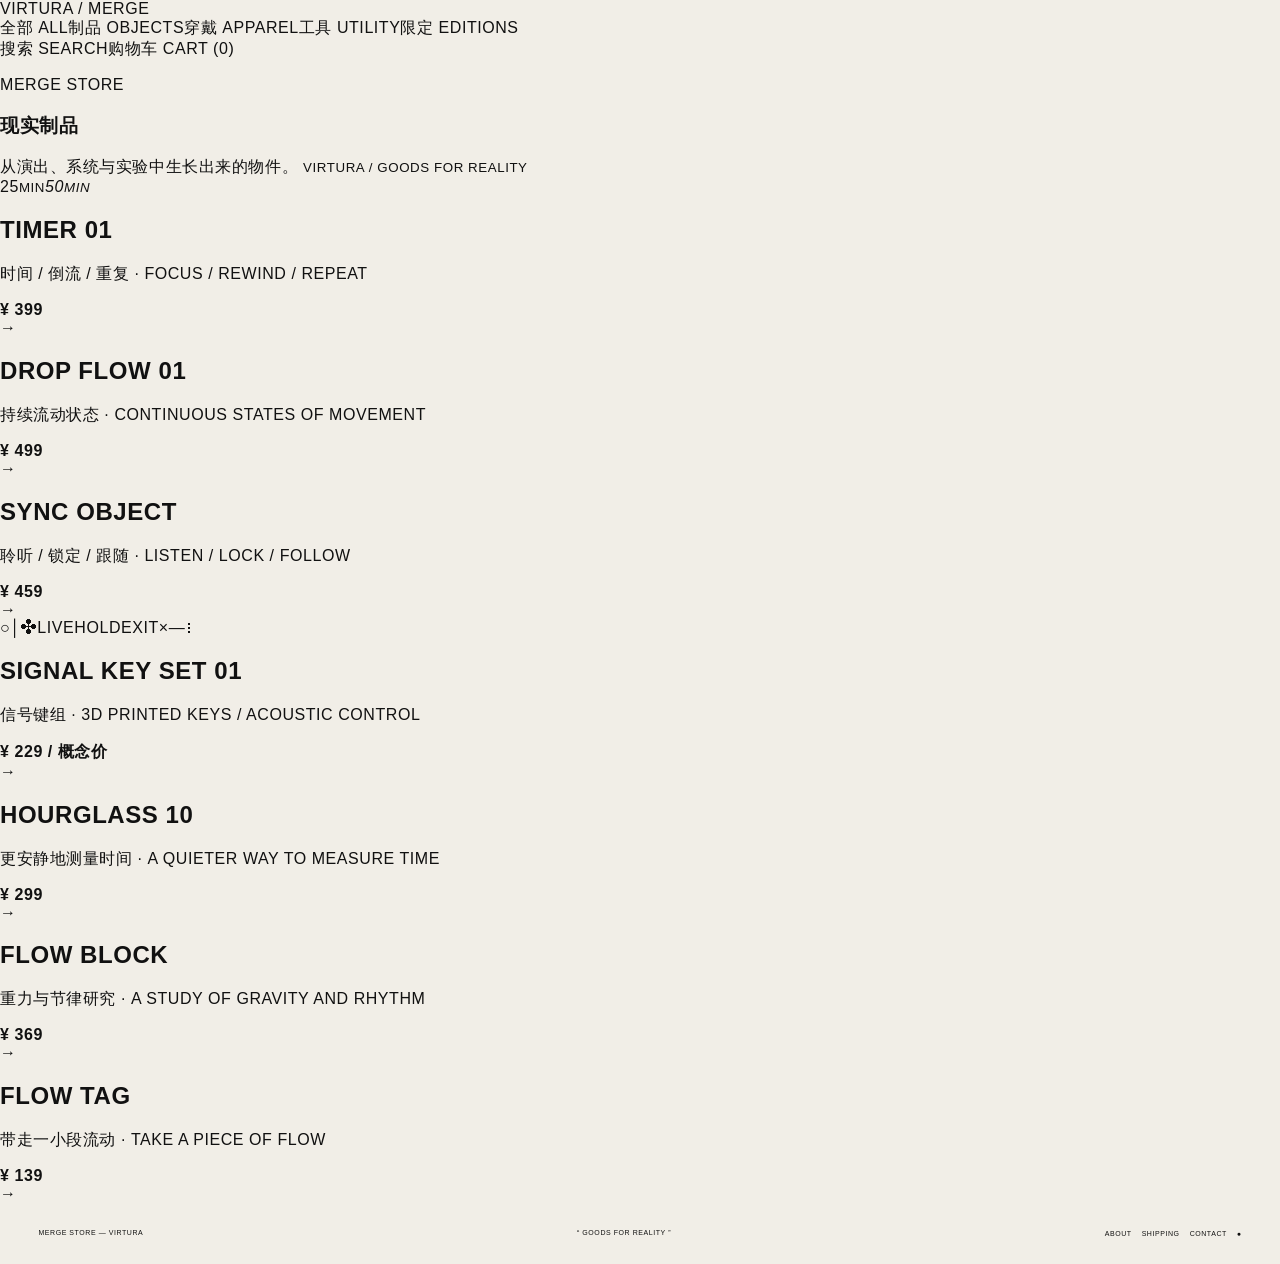
==== commit 35d768c7: "design: rebuild MERGE storefront to match reference commerce grid" ====
--- a/site/index.html
+++ b/site/index.html
@@ -3,99 +3,70 @@
 <head>
 <meta charset="utf-8">
 <meta name="viewport" content="width=device-width,initial-scale=1">
-<meta name="theme-color" content="#f1eee7">
-<title>VIRTURA / MERGE — 现实制品</title>
+<meta name="theme-color" content="#eeeae3">
+<title>VIRTURA / MERGE — 现实制品商店</title>
 <meta name="description" content="VIRTURA MERGE — 从演出、系统与实验中生长出来的实体、数字与虚实共生制品。">
 <link rel="stylesheet" href="styles.css">
 </head>
 <body>
-<header class="topbar">
-  <a class="brand" href="#top">VIRTURA <span>/ MERGE</span></a>
-  <nav><a href="#objects">制品 OBJECTS</a><a href="#digital">数字 DIGITAL</a><a href="#passport">护照 PASSPORT</a><a href="https://github.com/ewanqian/virtura-merge-store">SOURCE</a></nav>
+<header class="shopbar">
+  <a class="shopbrand" href="index.html">VIRTURA <span>/ MERGE</span></a>
+  <nav class="shopnav"><a href="#store">全部 ALL</a><a href="#store">制品 OBJECTS</a><a href="#store">穿戴 APPAREL</a><a href="#store">工具 UTILITY</a><a href="#store">限定 EDITIONS</a></nav>
+  <div class="shoptools"><span>搜索 SEARCH</span><span>购物车 CART (0)</span><i></i></div>
 </header>
-<main id="top">
-<section class="hero">
-  <div class="hero-copy">
-    <p class="eyebrow">VIRTURA OBJECT STORE / COLLECTION 00 / 2026</p>
-    <h1><span class="cn-serif">现实制品</span><br><em>Goods for Reality.</em></h1>
-    <p class="lede">从演出、系统与实验中生长出来的物件。<br>Physical objects, digital objects, one registry.</p>
-    <div class="hero-actions"><a class="text-link" href="#objects">查看首批制品 →</a><a class="text-link quiet" href="timer.html">打开数字物件 OBJ-002 ↗</a></div>
-  </div>
-  <div class="hero-object" aria-label="Interactive TIMER / REWIND prototype">
-    <div class="editorial-index"><span>OBJECT 002</span><span>PHYGITAL / TIMER</span></div>
-    <div class="timer-shell" id="heroTimer">
-      <div class="timer-top"><span>OBJ-002</span><span id="timerState">FORWARD</span></div>
-      <div class="timer-display" id="timerDisplay">10:00</div>
-      <div class="timer-bottom"><span>TIMER / REWIND</span><button id="timerToggle" type="button">REVERSE</button></div>
-    </div>
-    <div class="hero-caption">时间不是界面里的数字，而是一种可以被翻转的物理状态。</div>
-  </div>
-</section>
+<main id="store" class="store-shell">
+  <section class="store-top">
+    <aside class="brand-panel">
+      <div class="rock rock-a"></div><div class="rock rock-b"></div>
+      <div class="brand-panel-copy">
+        <p>MERGE STORE</p>
+        <h1>现实制品</h1>
+        <span>从演出、系统与实验中生长出来的物件。</span>
+        <em></em>
+        <small>VIRTURA / GOODS FOR REALITY</small>
+      </div>
+    </aside>
 
-<section class="manifesto">
-  <p class="cn-serif">不是普通周边。每件制品都必须先作为一个物件成立。</p>
-  <p>OBJECT / SYSTEM / EDITION / PASSPORT</p>
-</section>
+    <a class="product-card top-card" href="product.html?id=OBJ-002">
+      <div class="product-art art-timer"><div class="timer-cube"><span>25<small>MIN</small></span><b></b><i>50<small>MIN</small></i></div></div>
+      <div class="product-copy"><div><h2>TIMER 01</h2><p>时间 / 倒流 / 重复 · FOCUS / REWIND / REPEAT</p><strong>¥ 399</strong></div><span class="arrow">→</span></div>
+    </a>
 
-<section id="objects" class="feature feature-timer">
-  <div class="feature-copy">
-    <p class="eyebrow">OBJ-002 / PHYGITAL / 原型开发中</p>
-    <h2><span class="cn-serif">时间 / 倒流</span><small>TIMER / REWIND</small></h2>
-    <p>一个可以被翻转的实体计时器。正置时向前计时，翻转后进入 REWIND。数字版本保留同一套状态逻辑，并进一步留下时间残影。</p>
-    <a class="text-link" href="timer.html">进入 3D 数字物件 →</a>
-    <div class="state-list"><span>FORWARD</span><span>HOLD</span><span>REWIND</span><span>RESIDUE</span></div>
-  </div>
-  <div class="feature-demo timer-stage">
-    <div class="residue" id="residue"></div>
-    <div class="mini-timer"><span>TIME</span><b id="miniTimer">00:42</b><small id="miniDirection">→</small></div>
-  </div>
-</section>
+    <a class="product-card top-card" href="product.html?id=OBJ-003">
+      <div class="product-art art-drop"><div class="glass-column"><span class="drop d1"></span><span class="drop d2"></span><span class="drop d3"></span><span class="drop d4"></span><span class="drop d5"></span></div></div>
+      <div class="product-copy"><div><h2>DROP FLOW 01</h2><p>持续流动状态 · CONTINUOUS STATES OF MOVEMENT</p><strong>¥ 499</strong></div><span class="arrow">→</span></div>
+    </a>
 
-<section class="feature feature-flow">
-  <div class="feature-demo flow-stage" id="flowStage" aria-label="DROP FLOW continuous flow demo">
-    <canvas id="flowCanvas"></canvas>
-    <div class="flow-label"><span>OBJ-003</span><b>DROP FLOW / ∞</b><small id="flowMode">LAMINAR</small></div>
-  </div>
-  <div class="feature-copy">
-    <p class="eyebrow">OBJ-003 / PHYGITAL / 连续状态</p>
-    <h2><span class="cn-serif">滴落 / 无限</span><small>DROP FLOW / ∞</small></h2>
-    <p>没有明显循环接缝的持续流动物件。实体版研究透明介质、光与流体；数字版则把黏度、密度与湍流变成可以被操作的状态。</p>
-    <div class="control-row"><button data-flow="LAMINAR">层流 LAMINAR</button><button data-flow="FLOW">流动 FLOW</button><button data-flow="TURBULENT">湍流 TURBULENT</button></div>
-  </div>
-</section>
+    <a class="product-card top-card" href="product.html?id=OBJ-001">
+      <div class="product-art art-sync"><div class="sync-cube"><div class="sync-top"></div><div class="sync-glow"></div><div class="sync-base"></div></div></div>
+      <div class="product-copy"><div><h2>SYNC OBJECT</h2><p>聆听 / 锁定 / 跟随 · LISTEN / LOCK / FOLLOW</p><strong>¥ 459</strong></div><span class="arrow">→</span></div>
+    </a>
+  </section>
 
-<section class="feature feature-sync">
-  <div class="feature-copy">
-    <p class="eyebrow">OBJ-001 / PROGRAMMABLE OBJECT / 声音输入</p>
-    <h2><span class="cn-serif">同步物件</span><small>SYNC OBJECT</small></h2>
-    <p>一个本地运行的小型音画物件。麦克风只在浏览器本地分析，声音被翻译为 LISTEN、LOCK、FOLLOW、HOLD 与 RELEASE，而不是传统频谱条。</p>
-    <button class="primary" id="micButton" type="button">启用麦克风 / ENABLE MIC</button>
-    <p class="microcopy" id="micStatus">未授权麦克风时，当前使用模拟输入。</p>
-  </div>
-  <div class="feature-demo sync-stage">
-    <div class="sync-object" id="syncObject"><span>OBJ-001</span><div class="light-field" id="lightField"></div><small id="syncState">LISTEN</small></div>
-  </div>
-</section>
+  <section class="store-bottom">
+    <a class="product-card" href="signal.html">
+      <div class="product-art art-keys"><div class="key-grid">
+        <span>○</span><span>│</span><span>✣</span><span>LIVE</span><span>HOLD</span><span>EXIT</span><span>×</span><span>—</span><span>⋮</span>
+      </div></div>
+      <div class="product-copy"><div><h2>SIGNAL KEY SET 01</h2><p>信号键组 · 3D PRINTED KEYS / ACOUSTIC CONTROL</p><strong>¥ 229 / 概念价</strong></div><span class="arrow">→</span></div>
+    </a>
 
-<section id="digital" class="catalog-section">
-  <div class="sectionhead"><span>COLLECTION 00 / 00—07</span><span>在售前实验 / PRE-PRODUCTION</span></div>
-  <div class="catalog-intro"><h2 class="cn-serif">首批制品</h2><p>实体、数字，以及两者之间。</p></div>
-  <div id="grid" class="grid"></div>
-</section>
+    <a class="product-card" href="product.html?id=OBJ-006">
+      <div class="product-art art-hourglass"><div class="hourglass"><b></b></div></div>
+      <div class="product-copy"><div><h2>HOURGLASS 10</h2><p>更安静地测量时间 · A QUIETER WAY TO MEASURE TIME</p><strong>¥ 299</strong></div><span class="arrow">→</span></div>
+    </a>
 
-<section id="passport" class="passport">
-  <p class="eyebrow">OBJECT PASSPORT / 制品护照</p>
-  <h2>TMR-2026-0047</h2>
-  <div class="passportgrid">
-    <span>制品 OBJECT<br><b>TIMER / REWIND</b></span>
-    <span>编号 EDITION<br><b>0047 / 0500</b></span>
-    <span>实体对应 PHYSICAL TWIN<br><b>AVAILABLE</b></span>
-    <span>链上状态 CHAIN<br><b>UNCLAIMED</b></span>
-  </div>
-  <p class="passport-note">MERGE 自有 Object Registry 是主记录。链上凭证只是可选的验证层，并从测试网开始。</p>
-</section>
+    <a class="product-card" href="product.html?id=OBJ-007">
+      <div class="product-art art-block"><div class="flow-block"><i></i><b></b></div></div>
+      <div class="product-copy"><div><h2>FLOW BLOCK</h2><p>重力与节律研究 · A STUDY OF GRAVITY AND RHYTHM</p><strong>¥ 369</strong></div><span class="arrow">→</span></div>
+    </a>
+
+    <a class="product-card" href="product.html?id=OBJ-008">
+      <div class="product-art art-tag"><div class="flow-tag"><b></b><i></i></div></div>
+      <div class="product-copy"><div><h2>FLOW TAG</h2><p>带走一小段流动 · TAKE A PIECE OF FLOW</p><strong>¥ 139</strong></div><span class="arrow">→</span></div>
+    </a>
+  </section>
 </main>
-<footer><span>MERGE / VIRTURA</span><span>现实制品 / GOODS FOR REALITY</span><span>2026</span></footer>
-<script src="app.js"></script>
+<footer class="shopfooter"><span>MERGE STORE — VIRTURA</span><span>“ GOODS FOR REALITY ”</span><span>ABOUT　 SHIPPING　 CONTACT　 ●</span></footer>
 </body>
 </html>
--- a/site/styles.css
+++ b/site/styles.css
@@ -1 +1 @@
-*{box-sizing:border-box}html{scroll-behavior:smooth}html,body{margin:0;background:#e8e4dd;color:#141414;font-family:Arial,Helvetica,sans-serif}body{letter-spacing:.05em}a{color:inherit;text-decoration:none}button{font:inherit}.topbar{position:sticky;top:0;z-index:20;height:64px;display:flex;justify-content:space-between;align-items:center;padding:0 3vw;border-bottom:1px solid #a9a39b;background:rgba(232,228,221,.9);backdrop-filter:blur(18px);font-size:10px}.brand{font-size:15px;letter-spacing:.35em}.brand span{font-size:9px;color:#7b756f}.topbar nav{display:flex;gap:28px}.hero{display:grid;grid-template-columns:40% 60%;min-height:82vh}.hero-copy{padding:9vw 4vw 5vw}.eyebrow{font-size:8px;letter-spacing:.28em;text-transform:uppercase}.hero h1{font-size:clamp(54px,8.6vw,142px);line-height:.8;margin:10vh 0 4vh;letter-spacing:-.075em;font-weight:500}.lede{max-width:32em;font-size:11px;line-height:1.9;color:#57524c}.statusline{margin-top:8vh;font-size:8px;letter-spacing:.2em}.dot{display:inline-block;width:6px;height:6px;border-radius:50%;background:#151515;margin-right:8px}.hero-object{display:grid;place-items:center;background:radial-gradient(circle at 50% 35%,#f6f2ec 0,#d9d3ca 54%,#b9b1a6 100%);overflow:hidden;perspective:900px}.timer-shell{width:min(33vw,430px);aspect-ratio:1;border-radius:13%;background:linear-gradient(145deg,#f5f1ea,#d5d0c8);border:1px solid rgba(40,36,32,.26);box-shadow:0 70px 130px rgba(0,0,0,.22),inset 0 1px 1px #fff;display:flex;flex-direction:column;justify-content:space-between;padding:28px;transform:rotateX(4deg) rotateY(-10deg);transition:transform .65s cubic-bezier(.2,.8,.2,1)}.timer-shell.reversed{transform:rotateX(180deg) rotateY(10deg)}.timer-top,.timer-bottom{display:flex;justify-content:space-between;align-items:center;font-size:8px;letter-spacing:.2em}.timer-display{font-variant-numeric:tabular-nums;font-size:clamp(46px,7vw,104px);letter-spacing:-.07em}.timer-bottom button,.control-row button,.primary{border:1px solid #89827a;background:transparent;padding:10px 14px;font-size:8px;letter-spacing:.15em;cursor:pointer}.manifesto{display:flex;justify-content:space-between;padding:3vw;border-top:1px solid #aaa39a;border-bottom:1px solid #aaa39a;font-size:9px}.feature{min-height:78vh;display:grid;grid-template-columns:1fr 1fr;border-bottom:1px solid #aaa39a}.feature-copy{padding:8vw 6vw;display:flex;flex-direction:column;justify-content:center}.feature-copy h2{font-size:clamp(38px,5vw,86px);letter-spacing:-.055em;font-weight:400;margin:2vh 0 4vh}.feature-copy>p:not(.eyebrow):not(.microcopy){max-width:40em;font-size:11px;line-height:1.9;color:#5b5650}.state-list,.control-row{display:flex;flex-wrap:wrap;gap:8px;margin-top:4vh}.state-list span{border:1px solid #a59e96;padding:9px 12px;font-size:7px;letter-spacing:.18em}.feature-demo{position:relative;min-height:520px;overflow:hidden}.timer-stage{background:linear-gradient(155deg,#bcb6ad,#f0ece6);display:grid;place-items:center}.mini-timer{width:220px;height:220px;border-radius:20%;background:#171717;color:#eeeae2;padding:22px;display:flex;flex-direction:column;justify-content:space-between;box-shadow:0 45px 90px rgba(0,0,0,.28)}.mini-timer span,.mini-timer small{font-size:8px;letter-spacing:.25em}.mini-timer b{font-size:45px;font-weight:400;letter-spacing:-.06em}.residue{position:absolute;inset:0;pointer-events:none}.residue i{position:absolute;width:160px;height:160px;border:1px solid rgba(25,25,25,.14);border-radius:20%;animation:fade 2s forwards}@keyframes fade{from{opacity:.4;transform:scale(.96)}to{opacity:0;transform:scale(1.18)}}.flow-stage{background:#121212}.flow-stage canvas{position:absolute;inset:0;width:100%;height:100%}.flow-label{position:absolute;left:28px;bottom:28px;color:#eeeae3;display:flex;flex-direction:column;gap:8px}.flow-label span,.flow-label small{font-size:8px;letter-spacing:.2em}.flow-label b{font-size:18px;font-weight:400;letter-spacing:.12em}.sync-stage{background:linear-gradient(145deg,#d0cbc3,#f2efe9);display:grid;place-items:center}.sync-object{width:230px;height:300px;border-radius:34px;background:rgba(245,243,237,.5);border:1px solid rgba(30,30,30,.2);box-shadow:0 50px 100px rgba(0,0,0,.18),inset 0 0 50px rgba(255,255,255,.8);padding:22px;display:flex;flex-direction:column;justify-content:space-between;position:relative;overflow:hidden}.sync-object span,.sync-object small{z-index:2;font-size:8px;letter-spacing:.24em}.light-field{position:absolute;width:180px;height:180px;border-radius:50%;left:25px;top:70px;background:radial-gradient(circle,rgba(255,255,255,.98),rgba(255,255,255,.18) 55%,transparent 72%);filter:blur(7px);transform:scale(.45);opacity:.5;transition:transform .08s linear,opacity .08s linear}.primary{margin-top:3vh;align-self:flex-start}.microcopy{font-size:8px;color:#767069;line-height:1.6;margin-top:14px}.catalog-section{border-bottom:1px solid #aaa39a}.sectionhead{display:flex;justify-content:space-between;padding:2vw 3vw;font-size:8px}.grid{display:grid;grid-template-columns:repeat(4,1fr);border-top:1px solid #aaa39a}.card{padding:1.5vw;border-right:1px solid #aaa39a;border-bottom:1px solid #aaa39a;min-height:330px;display:flex;flex-direction:column;justify-content:space-between;transition:background .22s ease}.card:hover{background:#ddd8d0}.visual{height:200px;background:linear-gradient(145deg,#cfcac2,#f3f0ea);display:grid;place-items:center;margin-bottom:2vh;position:relative;overflow:hidden}.visual::after{content:'';width:74px;height:74px;border-radius:24%;background:rgba(255,255,255,.45);border:1px solid rgba(30,30,30,.25);box-shadow:0 22px 55px rgba(0,0,0,.16);transition:transform .28s ease}.card:hover .visual::after{transform:rotate(-7deg) scale(1.08)}.card-code{position:absolute;left:12px;top:12px;font-size:7px;letter-spacing:.2em;z-index:2}.card h3{font-size:11px;letter-spacing:.2em;font-weight:500}.card p{font-size:8px;line-height:1.7;color:#625e59}.meta{display:flex;justify-content:space-between;font-size:8px;margin-top:3vh}.passport{margin:7vw 3vw;padding:5vw;border:1px solid #938d85;background:#dcd7cf}.passport h2{font-size:clamp(42px,8vw,112px);letter-spacing:-.06em;font-weight:400;margin:3vw 0}.passportgrid{display:grid;grid-template-columns:repeat(4,1fr);gap:2vw;font-size:7px;line-height:2}.passportgrid b{font-size:10px}.passport-note{margin-top:5vw;font-size:8px;color:#6d6761}footer{padding:2vw 3vw;display:flex;justify-content:space-between;font-size:7px}@media(max-width:900px){.topbar nav{display:none}.hero,.feature{grid-template-columns:1fr}.hero-object{min-height:58vh}.timer-shell{width:62vw}.feature-flow .feature-demo{order:2}.feature-demo{min-height:62vh}.grid{grid-template-columns:repeat(2,1fr)}.passportgrid{grid-template-columns:repeat(2,1fr);row-gap:3vh}.manifesto{gap:24px}.card{padding:3vw}}@media(max-width:540px){.grid{grid-template-columns:1fr}.hero-copy{padding:14vw 6vw 9vw}.feature-copy{padding:18vw 7vw}.timer-shell{width:78vw}.passport{margin:10vw 4vw;padding:7vw}.topbar{padding:0 5vw}footer{gap:18px;flex-wrap:wrap}}+*{box-sizing:border-box}html{scroll-behavior:smooth}html,body{margin:0;background:#f1eee7;color:#111;font-family:Arial,Helvetica,"PingFang SC","Microsoft YaHei",sans-serif}body{letter-spacing:.035em}a{color:inherit;text-decoration:none}button{font:inherit}.cn-serif{font-family:"Songti SC","STSong","SimSun",Georgia,"Times New Roman",serif;font-weight:400;letter-spacing:-.035em}.topbar{position:sticky;top:0;z-index:30;height:62px;display:flex;justify-content:space-between;align-items:center;padding:0 2.2vw;border-bottom:1px solid #9f9a92;background:rgba(241,238,231,.92);backdrop-filter:blur(18px);font-size:9px}.brand{font-size:14px;letter-spacing:.28em;font-weight:600}.brand span{font-size:8px;color:#726d66}.topbar nav{display:flex;gap:26px}.topbar nav a{position:relative}.topbar nav a:after{content:"";position:absolute;left:0;right:100%;bottom:-7px;height:1px;background:#111;transition:right .22s}.topbar nav a:hover:after{right:0}.hero{display:grid;grid-template-columns:41% 59%;min-height:88vh;border-bottom:1px solid #a9a39a}.hero-copy{padding:9.5vw 4.4vw 5vw;display:flex;flex-direction:column;align-items:flex-start}.eyebrow{font-size:7px;letter-spacing:.25em;text-transform:uppercase;color:#5f5a53}.hero h1{margin:10vh 0 4vh;font-size:clamp(58px,8.4vw,138px);line-height:.8;font-weight:400;letter-spacing:-.07em}.hero h1 .cn-serif{font-size:.76em}.hero h1 em{font-family:Georgia,"Times New Roman",serif;font-weight:400;font-style:italic}.lede{max-width:31em;font-size:11px;line-height:2;color:#58534c}.hero-actions{display:flex;gap:28px;flex-wrap:wrap;margin-top:auto;padding-top:8vh}.text-link{font-size:9px;border-bottom:1px solid #111;padding-bottom:5px}.text-link.quiet{color:#6d6760;border-color:#aaa49b}.hero-object{position:relative;display:grid;place-items:center;background:radial-gradient(circle at 48% 31%,#faf8f2 0,#dcd6cd 51%,#b8b0a5 100%);overflow:hidden;perspective:1000px}.editorial-index{position:absolute;left:24px;top:22px;right:24px;display:flex;justify-content:space-between;font-size:7px;color:#6f6962;letter-spacing:.18em}.hero-caption{position:absolute;bottom:24px;left:24px;max-width:290px;font-family:"Songti SC","STSong",serif;font-size:11px;line-height:1.7;color:#4e4943}.timer-shell{width:min(31vw,400px);aspect-ratio:1;border-radius:11%;background:linear-gradient(145deg,#f6f2ea,#d5d0c7);border:1px solid rgba(36,32,28,.28);box-shadow:0 72px 135px rgba(0,0,0,.2),inset 0 1px 1px #fff;display:flex;flex-direction:column;justify-content:space-between;padding:28px;transform:rotateX(4deg) rotateY(-10deg);transition:transform .65s cubic-bezier(.2,.8,.2,1)}.timer-shell.reversed{transform:rotateX(180deg) rotateY(10deg)}.timer-top,.timer-bottom{display:flex;justify-content:space-between;align-items:center;font-size:7px;letter-spacing:.18em}.timer-display{font-variant-numeric:tabular-nums;font-size:clamp(46px,7vw,96px);letter-spacing:-.07em}.timer-bottom button,.control-row button,.primary{border:1px solid #827b72;background:transparent;padding:11px 14px;font-size:7px;letter-spacing:.13em;cursor:pointer;transition:.2s}.timer-bottom button:hover,.control-row button:hover,.primary:hover{background:#111;color:#f4f0e9}.manifesto{display:flex;justify-content:space-between;gap:30px;padding:2.4vw 3vw;border-bottom:1px solid #aaa39a;font-size:8px;align-items:center}.manifesto .cn-serif{font-size:16px}.feature{min-height:82vh;display:grid;grid-template-columns:1fr 1fr;border-bottom:1px solid #aaa39a}.feature-copy{padding:8vw 6vw;display:flex;flex-direction:column;justify-content:center;align-items:flex-start}.feature-copy h2{display:flex;flex-direction:column;gap:12px;margin:2vh 0 4vh;font-size:clamp(42px,5vw,82px);line-height:.95;font-weight:400;letter-spacing:-.055em}.feature-copy h2 small{font-family:Arial,Helvetica,sans-serif;font-size:10px;letter-spacing:.22em;font-weight:500}.feature-copy>p:not(.eyebrow):not(.microcopy){max-width:38em;font-size:11px;line-height:2;color:#5b5650}.state-list,.control-row{display:flex;flex-wrap:wrap;gap:8px;margin-top:4vh}.state-list span{border:1px solid #a59e96;padding:9px 12px;font-size:7px;letter-spacing:.15em}.feature-demo{position:relative;min-height:540px;overflow:hidden}.timer-stage{background:linear-gradient(155deg,#beb8af,#f3efe8);display:grid;place-items:center}.mini-timer{width:220px;height:220px;border-radius:19%;background:#141414;color:#eeeae2;padding:22px;display:flex;flex-direction:column;justify-content:space-between;box-shadow:0 45px 90px rgba(0,0,0,.28)}.mini-timer span,.mini-timer small{font-size:8px;letter-spacing:.25em}.mini-timer b{font-size:45px;font-weight:400;letter-spacing:-.06em}.residue{position:absolute;inset:0;pointer-events:none}.residue i{position:absolute;width:160px;height:160px;border:1px solid rgba(25,25,25,.14);border-radius:20%;animation:fade 2s forwards}@keyframes fade{from{opacity:.4;transform:scale(.96)}to{opacity:0;transform:scale(1.18)}}.flow-stage{background:#111}.flow-stage canvas{position:absolute;inset:0;width:100%;height:100%}.flow-label{position:absolute;left:28px;bottom:28px;color:#eeeae3;display:flex;flex-direction:column;gap:8px}.flow-label span,.flow-label small{font-size:8px;letter-spacing:.2em}.flow-label b{font-size:18px;font-weight:400;letter-spacing:.12em}.sync-stage{background:linear-gradient(145deg,#d2cdc5,#f4f1ea);display:grid;place-items:center}.sync-object{width:230px;height:300px;border-radius:34px;background:rgba(245,243,237,.5);border:1px solid rgba(30,30,30,.2);box-shadow:0 50px 100px rgba(0,0,0,.18),inset 0 0 50px rgba(255,255,255,.8);padding:22px;display:flex;flex-direction:column;justify-content:space-between;position:relative;overflow:hidden}.sync-object span,.sync-object small{z-index:2;font-size:8px;letter-spacing:.24em}.light-field{position:absolute;width:180px;height:180px;border-radius:50%;left:25px;top:70px;background:radial-gradient(circle,rgba(255,255,255,.98),rgba(255,255,255,.18) 55%,transparent 72%);filter:blur(7px);transform:scale(.45);opacity:.5;transition:transform .08s linear,opacity .08s linear}.primary{margin-top:3vh;align-self:flex-start}.microcopy{font-size:8px;color:#767069;line-height:1.7;margin-top:14px}.catalog-section{border-bottom:1px solid #aaa39a}.sectionhead{display:flex;justify-content:space-between;padding:1.7vw 3vw;font-size:7px;border-bottom:1px solid #aaa39a}.catalog-intro{display:flex;justify-content:space-between;align-items:flex-end;padding:5vw 3vw 2.8vw}.catalog-intro h2{font-size:clamp(42px,6vw,90px);font-weight:400;margin:0}.catalog-intro p{font-size:9px;color:#706a63}.grid{display:grid;grid-template-columns:repeat(4,1fr);border-top:1px solid #aaa39a}.card{padding:1.4vw;border-right:1px solid #aaa39a;border-bottom:1px solid #aaa39a;min-height:350px;display:flex;flex-direction:column;justify-content:space-between;cursor:pointer;transition:background .2s}.card:hover{background:#e8e3db}.visual{height:205px;background:linear-gradient(145deg,#cec8c0,#f7f4ed);display:grid;place-items:center;margin-bottom:2vh;position:relative;overflow:hidden}.visual::after{content:"";width:76px;height:76px;border-radius:22%;background:rgba(255,255,255,.48);border:1px solid rgba(30,30,30,.25);box-shadow:0 22px 55px rgba(0,0,0,.16);transition:transform .28s}.card:hover .visual::after{transform:translateY(-5px) rotate(-4deg)}.card-code{position:absolute;left:12px;top:12px;font-size:7px;letter-spacing:.2em;z-index:2}.card h3{font-size:12px;letter-spacing:.15em;font-weight:500}.card p{font-size:8px;line-height:1.7;color:#625e59}.meta{display:flex;justify-content:space-between;font-size:7px;margin-top:3vh;color:#514c47}.passport{margin:7vw 3vw;padding:5vw;border:1px solid #8f8981;background:#ded8cf}.passport h2{font-size:clamp(42px,8vw,112px);letter-spacing:-.06em;font-weight:400;margin:3vw 0}.passportgrid{display:grid;grid-template-columns:repeat(4,1fr);gap:2vw;font-size:7px;line-height:2}.passportgrid b{font-size:10px}.passport-note{margin-top:5vw;font-family:"Songti SC","STSong",serif;font-size:11px;color:#625c55;line-height:1.8}footer{padding:2vw 3vw;display:flex;justify-content:space-between;font-size:7px}@media(max-width:900px){.topbar nav{display:none}.hero,.feature{grid-template-columns:1fr}.hero-copy{min-height:72vh}.hero-object{min-height:62vh}.timer-shell{width:62vw}.feature-flow .feature-demo{order:2}.feature-demo{min-height:62vh}.grid{grid-template-columns:repeat(2,1fr)}.passportgrid{grid-template-columns:repeat(2,1fr);row-gap:3vh}.manifesto{align-items:flex-start}.catalog-intro{align-items:flex-start;flex-direction:column;gap:20px}.card{padding:3vw}}@media(max-width:540px){.grid{grid-template-columns:1fr}.hero-copy{padding:14vw 6vw 9vw}.hero h1{margin-top:8vh}.feature-copy{padding:18vw 7vw}.timer-shell{width:78vw}.passport{margin:10vw 4vw;padding:7vw}.topbar{padding:0 5vw}footer{gap:18px;flex-wrap:wrap}.hero-caption{max-width:220px}.manifesto{flex-direction:column}.manifesto .cn-serif{font-size:14px}}
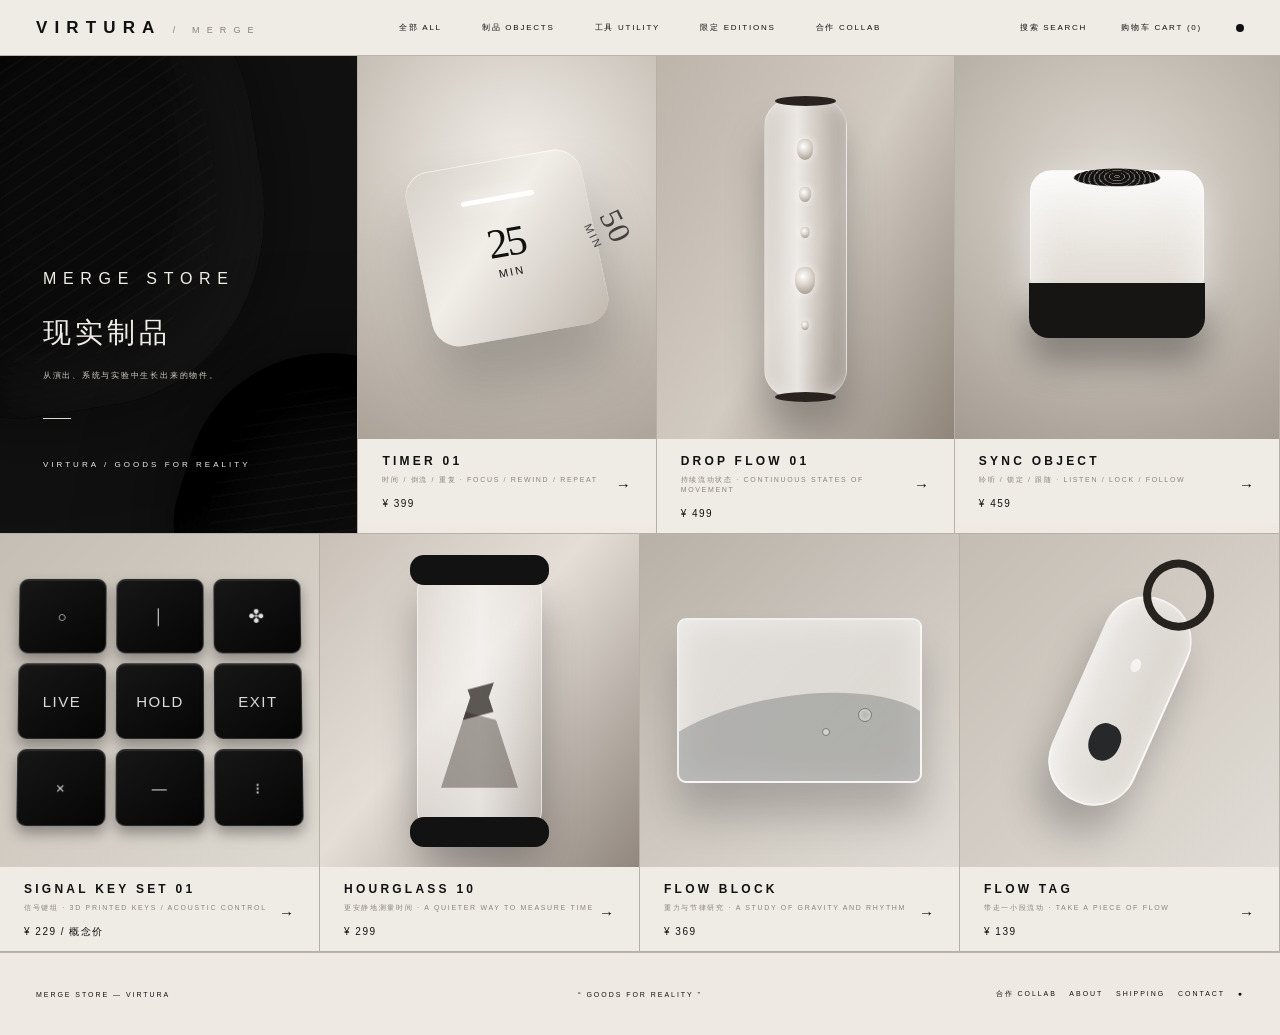
==== commit 995c8392: "site: add productization collaboration entry to store nav" ====
--- a/site/index.html
+++ b/site/index.html
@@ -11,7 +11,7 @@
 <body>
 <header class="shopbar">
   <a class="shopbrand" href="index.html">VIRTURA <span>/ MERGE</span></a>
-  <nav class="shopnav"><a href="#store">全部 ALL</a><a href="#store">制品 OBJECTS</a><a href="#store">穿戴 APPAREL</a><a href="#store">工具 UTILITY</a><a href="#store">限定 EDITIONS</a></nav>
+  <nav class="shopnav"><a href="#store">全部 ALL</a><a href="#store">制品 OBJECTS</a><a href="#store">工具 UTILITY</a><a href="#store">限定 EDITIONS</a><a href="productization.html">合作 COLLAB</a></nav>
   <div class="shoptools"><span>搜索 SEARCH</span><span>购物车 CART (0)</span><i></i></div>
 </header>
 <main id="store" class="store-shell">
@@ -67,6 +67,6 @@
     </a>
   </section>
 </main>
-<footer class="shopfooter"><span>MERGE STORE — VIRTURA</span><span>“ GOODS FOR REALITY ”</span><span>ABOUT　 SHIPPING　 CONTACT　 ●</span></footer>
+<footer class="shopfooter"><span>MERGE STORE — VIRTURA</span><span>“ GOODS FOR REALITY ”</span><span><a href="productization.html">合作 COLLAB</a>　 ABOUT　 SHIPPING　 CONTACT　 ●</span></footer>
 </body>
 </html>
--- a/site/styles.css
+++ b/site/styles.css
@@ -1 +1 @@
-*{box-sizing:border-box}html{scroll-behavior:smooth}html,body{margin:0;background:#f1eee7;color:#111;font-family:Arial,Helvetica,"PingFang SC","Microsoft YaHei",sans-serif}body{letter-spacing:.035em}a{color:inherit;text-decoration:none}button{font:inherit}.cn-serif{font-family:"Songti SC","STSong","SimSun",Georgia,"Times New Roman",serif;font-weight:400;letter-spacing:-.035em}.topbar{position:sticky;top:0;z-index:30;height:62px;display:flex;justify-content:space-between;align-items:center;padding:0 2.2vw;border-bottom:1px solid #9f9a92;background:rgba(241,238,231,.92);backdrop-filter:blur(18px);font-size:9px}.brand{font-size:14px;letter-spacing:.28em;font-weight:600}.brand span{font-size:8px;color:#726d66}.topbar nav{display:flex;gap:26px}.topbar nav a{position:relative}.topbar nav a:after{content:"";position:absolute;left:0;right:100%;bottom:-7px;height:1px;background:#111;transition:right .22s}.topbar nav a:hover:after{right:0}.hero{display:grid;grid-template-columns:41% 59%;min-height:88vh;border-bottom:1px solid #a9a39a}.hero-copy{padding:9.5vw 4.4vw 5vw;display:flex;flex-direction:column;align-items:flex-start}.eyebrow{font-size:7px;letter-spacing:.25em;text-transform:uppercase;color:#5f5a53}.hero h1{margin:10vh 0 4vh;font-size:clamp(58px,8.4vw,138px);line-height:.8;font-weight:400;letter-spacing:-.07em}.hero h1 .cn-serif{font-size:.76em}.hero h1 em{font-family:Georgia,"Times New Roman",serif;font-weight:400;font-style:italic}.lede{max-width:31em;font-size:11px;line-height:2;color:#58534c}.hero-actions{display:flex;gap:28px;flex-wrap:wrap;margin-top:auto;padding-top:8vh}.text-link{font-size:9px;border-bottom:1px solid #111;padding-bottom:5px}.text-link.quiet{color:#6d6760;border-color:#aaa49b}.hero-object{position:relative;display:grid;place-items:center;background:radial-gradient(circle at 48% 31%,#faf8f2 0,#dcd6cd 51%,#b8b0a5 100%);overflow:hidden;perspective:1000px}.editorial-index{position:absolute;left:24px;top:22px;right:24px;display:flex;justify-content:space-between;font-size:7px;color:#6f6962;letter-spacing:.18em}.hero-caption{position:absolute;bottom:24px;left:24px;max-width:290px;font-family:"Songti SC","STSong",serif;font-size:11px;line-height:1.7;color:#4e4943}.timer-shell{width:min(31vw,400px);aspect-ratio:1;border-radius:11%;background:linear-gradient(145deg,#f6f2ea,#d5d0c7);border:1px solid rgba(36,32,28,.28);box-shadow:0 72px 135px rgba(0,0,0,.2),inset 0 1px 1px #fff;display:flex;flex-direction:column;justify-content:space-between;padding:28px;transform:rotateX(4deg) rotateY(-10deg);transition:transform .65s cubic-bezier(.2,.8,.2,1)}.timer-shell.reversed{transform:rotateX(180deg) rotateY(10deg)}.timer-top,.timer-bottom{display:flex;justify-content:space-between;align-items:center;font-size:7px;letter-spacing:.18em}.timer-display{font-variant-numeric:tabular-nums;font-size:clamp(46px,7vw,96px);letter-spacing:-.07em}.timer-bottom button,.control-row button,.primary{border:1px solid #827b72;background:transparent;padding:11px 14px;font-size:7px;letter-spacing:.13em;cursor:pointer;transition:.2s}.timer-bottom button:hover,.control-row button:hover,.primary:hover{background:#111;color:#f4f0e9}.manifesto{display:flex;justify-content:space-between;gap:30px;padding:2.4vw 3vw;border-bottom:1px solid #aaa39a;font-size:8px;align-items:center}.manifesto .cn-serif{font-size:16px}.feature{min-height:82vh;display:grid;grid-template-columns:1fr 1fr;border-bottom:1px solid #aaa39a}.feature-copy{padding:8vw 6vw;display:flex;flex-direction:column;justify-content:center;align-items:flex-start}.feature-copy h2{display:flex;flex-direction:column;gap:12px;margin:2vh 0 4vh;font-size:clamp(42px,5vw,82px);line-height:.95;font-weight:400;letter-spacing:-.055em}.feature-copy h2 small{font-family:Arial,Helvetica,sans-serif;font-size:10px;letter-spacing:.22em;font-weight:500}.feature-copy>p:not(.eyebrow):not(.microcopy){max-width:38em;font-size:11px;line-height:2;color:#5b5650}.state-list,.control-row{display:flex;flex-wrap:wrap;gap:8px;margin-top:4vh}.state-list span{border:1px solid #a59e96;padding:9px 12px;font-size:7px;letter-spacing:.15em}.feature-demo{position:relative;min-height:540px;overflow:hidden}.timer-stage{background:linear-gradient(155deg,#beb8af,#f3efe8);display:grid;place-items:center}.mini-timer{width:220px;height:220px;border-radius:19%;background:#141414;color:#eeeae2;padding:22px;display:flex;flex-direction:column;justify-content:space-between;box-shadow:0 45px 90px rgba(0,0,0,.28)}.mini-timer span,.mini-timer small{font-size:8px;letter-spacing:.25em}.mini-timer b{font-size:45px;font-weight:400;letter-spacing:-.06em}.residue{position:absolute;inset:0;pointer-events:none}.residue i{position:absolute;width:160px;height:160px;border:1px solid rgba(25,25,25,.14);border-radius:20%;animation:fade 2s forwards}@keyframes fade{from{opacity:.4;transform:scale(.96)}to{opacity:0;transform:scale(1.18)}}.flow-stage{background:#111}.flow-stage canvas{position:absolute;inset:0;width:100%;height:100%}.flow-label{position:absolute;left:28px;bottom:28px;color:#eeeae3;display:flex;flex-direction:column;gap:8px}.flow-label span,.flow-label small{font-size:8px;letter-spacing:.2em}.flow-label b{font-size:18px;font-weight:400;letter-spacing:.12em}.sync-stage{background:linear-gradient(145deg,#d2cdc5,#f4f1ea);display:grid;place-items:center}.sync-object{width:230px;height:300px;border-radius:34px;background:rgba(245,243,237,.5);border:1px solid rgba(30,30,30,.2);box-shadow:0 50px 100px rgba(0,0,0,.18),inset 0 0 50px rgba(255,255,255,.8);padding:22px;display:flex;flex-direction:column;justify-content:space-between;position:relative;overflow:hidden}.sync-object span,.sync-object small{z-index:2;font-size:8px;letter-spacing:.24em}.light-field{position:absolute;width:180px;height:180px;border-radius:50%;left:25px;top:70px;background:radial-gradient(circle,rgba(255,255,255,.98),rgba(255,255,255,.18) 55%,transparent 72%);filter:blur(7px);transform:scale(.45);opacity:.5;transition:transform .08s linear,opacity .08s linear}.primary{margin-top:3vh;align-self:flex-start}.microcopy{font-size:8px;color:#767069;line-height:1.7;margin-top:14px}.catalog-section{border-bottom:1px solid #aaa39a}.sectionhead{display:flex;justify-content:space-between;padding:1.7vw 3vw;font-size:7px;border-bottom:1px solid #aaa39a}.catalog-intro{display:flex;justify-content:space-between;align-items:flex-end;padding:5vw 3vw 2.8vw}.catalog-intro h2{font-size:clamp(42px,6vw,90px);font-weight:400;margin:0}.catalog-intro p{font-size:9px;color:#706a63}.grid{display:grid;grid-template-columns:repeat(4,1fr);border-top:1px solid #aaa39a}.card{padding:1.4vw;border-right:1px solid #aaa39a;border-bottom:1px solid #aaa39a;min-height:350px;display:flex;flex-direction:column;justify-content:space-between;cursor:pointer;transition:background .2s}.card:hover{background:#e8e3db}.visual{height:205px;background:linear-gradient(145deg,#cec8c0,#f7f4ed);display:grid;place-items:center;margin-bottom:2vh;position:relative;overflow:hidden}.visual::after{content:"";width:76px;height:76px;border-radius:22%;background:rgba(255,255,255,.48);border:1px solid rgba(30,30,30,.25);box-shadow:0 22px 55px rgba(0,0,0,.16);transition:transform .28s}.card:hover .visual::after{transform:translateY(-5px) rotate(-4deg)}.card-code{position:absolute;left:12px;top:12px;font-size:7px;letter-spacing:.2em;z-index:2}.card h3{font-size:12px;letter-spacing:.15em;font-weight:500}.card p{font-size:8px;line-height:1.7;color:#625e59}.meta{display:flex;justify-content:space-between;font-size:7px;margin-top:3vh;color:#514c47}.passport{margin:7vw 3vw;padding:5vw;border:1px solid #8f8981;background:#ded8cf}.passport h2{font-size:clamp(42px,8vw,112px);letter-spacing:-.06em;font-weight:400;margin:3vw 0}.passportgrid{display:grid;grid-template-columns:repeat(4,1fr);gap:2vw;font-size:7px;line-height:2}.passportgrid b{font-size:10px}.passport-note{margin-top:5vw;font-family:"Songti SC","STSong",serif;font-size:11px;color:#625c55;line-height:1.8}footer{padding:2vw 3vw;display:flex;justify-content:space-between;font-size:7px}@media(max-width:900px){.topbar nav{display:none}.hero,.feature{grid-template-columns:1fr}.hero-copy{min-height:72vh}.hero-object{min-height:62vh}.timer-shell{width:62vw}.feature-flow .feature-demo{order:2}.feature-demo{min-height:62vh}.grid{grid-template-columns:repeat(2,1fr)}.passportgrid{grid-template-columns:repeat(2,1fr);row-gap:3vh}.manifesto{align-items:flex-start}.catalog-intro{align-items:flex-start;flex-direction:column;gap:20px}.card{padding:3vw}}@media(max-width:540px){.grid{grid-template-columns:1fr}.hero-copy{padding:14vw 6vw 9vw}.hero h1{margin-top:8vh}.feature-copy{padding:18vw 7vw}.timer-shell{width:78vw}.passport{margin:10vw 4vw;padding:7vw}.topbar{padding:0 5vw}footer{gap:18px;flex-wrap:wrap}.hero-caption{max-width:220px}.manifesto{flex-direction:column}.manifesto .cn-serif{font-size:14px}}+*{box-sizing:border-box}html,body{margin:0;background:#eeeae3;color:#111;font-family:Arial,Helvetica,"PingFang SC","Microsoft YaHei",sans-serif}body{letter-spacing:.06em}a{color:inherit;text-decoration:none}.shopbar{height:56px;display:grid;grid-template-columns:1fr auto 1fr;align-items:center;padding:0 36px;border-bottom:1px solid #bbb4ab;background:#efece6;font-size:8px;letter-spacing:.22em;text-transform:uppercase}.shopbrand{font-size:17px;font-weight:600;letter-spacing:.42em}.shopbrand span{font-size:9px;font-weight:400;color:#88817a}.shopnav{display:flex;gap:40px}.shopnav a{white-space:nowrap}.shoptools{display:flex;justify-content:flex-end;align-items:center;gap:34px}.shoptools i{width:8px;height:8px;border-radius:50%;background:#111}.store-shell{border-bottom:1px solid #bbb4ab}.store-top{display:grid;grid-template-columns:28% 23.3% 23.3% 25.4%;min-height:458px}.store-bottom{display:grid;grid-template-columns:repeat(4,1fr)}.brand-panel,.product-card{border-right:1px solid #b7b0a7;border-bottom:1px solid #b7b0a7}.brand-panel{position:relative;min-height:458px;overflow:hidden;background:#111}.rock{position:absolute;background:#151515;border-radius:52% 38% 46% 32%;filter:contrast(1.1);box-shadow:inset -40px -35px 90px rgba(255,255,255,.055),inset 35px 24px 75px rgba(0,0,0,.8),0 0 90px rgba(0,0,0,.5)}.rock:after{content:"";position:absolute;inset:12%;border-radius:inherit;background:repeating-linear-gradient(155deg,rgba(255,255,255,.045) 0 2px,transparent 2px 13px);mix-blend-mode:screen;opacity:.35}.rock-a{width:108%;height:92%;left:-35%;top:-18%;transform:rotate(-9deg)}.rock-b{width:78%;height:58%;right:-30%;bottom:-20%;transform:rotate(17deg)}.brand-panel-copy{position:absolute;left:12%;bottom:13%;z-index:2;color:#f0ede7}.brand-panel-copy p{font-size:16px;letter-spacing:.42em;margin:0 0 26px}.brand-panel-copy h1{font-family:"Songti SC","STSong","SimSun",Georgia,serif;font-weight:400;font-size:28px;letter-spacing:.14em;margin:0 0 16px}.brand-panel-copy span{display:block;width:220px;font-size:8px;line-height:2.05;letter-spacing:.22em;color:#d5d0c9}.brand-panel-copy em{display:block;width:28px;height:1px;background:#ddd7cf;margin:34px 0}.brand-panel-copy small{font-size:8px;letter-spacing:.38em}.product-card{display:flex;flex-direction:column;background:#eeeae3;transition:background .2s ease}.product-card:hover{background:#e5e0d8}.product-art{position:relative;min-height:333px;display:grid;place-items:center;overflow:hidden;background:linear-gradient(145deg,#c9c2b9,#e9e4dd 58%,#b8b0a7)}.top-card .product-art{min-height:383px}.product-copy{min-height:78px;display:flex;align-items:flex-start;justify-content:space-between;padding:15px 24px 12px;background:#efece6}.product-copy h2{margin:0 0 7px;font-size:12px;letter-spacing:.27em;font-weight:600}.product-copy p{margin:0 0 8px;font-size:7px;letter-spacing:.24em;color:#8a837b;line-height:1.45}.product-copy strong{font-size:10px;font-weight:500;letter-spacing:.15em}.arrow{font-size:15px;margin-top:22px}.art-timer{background:radial-gradient(circle at 54% 28%,#f2eee8,#c7c0b7 58%,#aaa197)}.timer-cube{position:relative;width:178px;height:178px;border-radius:26px;background:linear-gradient(135deg,#d6d0c8,#f1eee8 42%,#c0b8af);box-shadow:0 42px 60px rgba(0,0,0,.22),inset 0 1px 1px rgba(255,255,255,.7);transform:rotate(-12deg) skewY(2deg);display:flex;align-items:center;justify-content:center}.timer-cube:before{content:"";position:absolute;width:74px;height:5px;border-radius:5px;background:#fff;box-shadow:0 0 17px rgba(255,255,255,.85);top:36px;left:53px}.timer-cube span{font-family:Georgia,serif;font-size:42px;font-weight:400;letter-spacing:-.06em}.timer-cube span small,.timer-cube i small{display:block;font-family:Arial,sans-serif;font-size:11px;letter-spacing:.2em;text-align:center}.timer-cube i{position:absolute;right:-32px;top:64px;font-family:Georgia,serif;font-size:31px;font-style:normal;transform:rotate(75deg);opacity:.74}.art-drop{background:linear-gradient(120deg,#bdb4aa,#d2cbc2 52%,#8f857b)}.glass-column{position:relative;width:83px;height:300px;border-radius:29px;background:linear-gradient(90deg,rgba(255,255,255,.15),rgba(255,255,255,.62) 40%,rgba(255,255,255,.12) 64%,rgba(40,35,30,.22));border:1px solid rgba(255,255,255,.5);box-shadow:0 32px 38px rgba(0,0,0,.25),inset 0 0 15px rgba(255,255,255,.5)}.glass-column:before,.glass-column:after{content:"";position:absolute;left:10px;right:10px;height:10px;border-radius:50%;background:#29231f}.glass-column:before{top:-3px}.glass-column:after{bottom:-5px}.drop{position:absolute;left:50%;transform:translateX(-50%);width:16px;height:21px;border-radius:50% 50% 60% 60%;background:radial-gradient(circle at 40% 35%,#fff,#d9d2c8 42%,#938b82);box-shadow:0 0 9px rgba(255,255,255,.7)}.d1{top:40px}.d2{top:88px;width:12px;height:15px}.d3{top:128px;width:9px;height:11px}.d4{top:168px;width:20px;height:27px}.d5{top:222px;width:7px;height:9px}.art-sync{background:radial-gradient(circle at 50% 35%,#ded9d1,#bbb4ab 63%,#a49b92)}.sync-cube{position:relative;width:190px;height:180px}.sync-glow{position:absolute;left:8px;right:8px;top:12px;height:130px;border-radius:22px;background:linear-gradient(180deg,rgba(255,255,255,.84),rgba(232,226,217,.55));border:1px solid rgba(255,255,255,.7);box-shadow:0 12px 40px rgba(255,255,255,.48),inset 0 0 42px rgba(255,255,255,.75)}.sync-base{position:absolute;left:7px;right:7px;bottom:0;height:55px;border-radius:0 0 20px 20px;background:#161514;box-shadow:0 25px 35px rgba(0,0,0,.32)}.sync-top{position:absolute;z-index:3;width:86px;height:33px;left:52px;top:2px;border-radius:50%;background:repeating-radial-gradient(circle at center,#141312 0 2px,#817b74 2px 3px,#141312 3px 5px);transform:perspective(130px) rotateX(58deg)}.art-keys{background:linear-gradient(135deg,#c5beb5,#ded9d1)}.key-grid{display:grid;grid-template-columns:repeat(3,88px);gap:10px;transform:perspective(900px) rotateX(5deg)}.key-grid span{height:76px;border-radius:9px;background:linear-gradient(145deg,#171717,#050505);color:#ddd;display:grid;place-items:center;font-size:15px;letter-spacing:.1em;box-shadow:0 7px 14px rgba(0,0,0,.35),inset 0 1px 1px rgba(255,255,255,.12);border:1px solid #292929}.art-hourglass{background:linear-gradient(130deg,#c9c1b8,#e4ded7 45%,#91877e)}.hourglass{position:relative;width:125px;height:270px;border-radius:26px;background:linear-gradient(90deg,rgba(255,255,255,.2),rgba(255,255,255,.55),rgba(255,255,255,.12));border:1px solid rgba(255,255,255,.55);box-shadow:0 30px 40px rgba(0,0,0,.28)}.hourglass:before,.hourglass:after{content:"";position:absolute;left:-8px;right:-8px;height:30px;background:#121212;border-radius:14px}.hourglass:before{top:-12px}.hourglass:after{bottom:-12px}.hourglass b{position:absolute;left:23px;right:23px;top:47px;bottom:47px;background:linear-gradient(165deg,transparent 0 42%,rgba(35,30,26,.72) 43% 57%,transparent 58%),linear-gradient(15deg,rgba(70,62,54,.45) 0 42%,transparent 43%);clip-path:polygon(0 0,100% 0,62% 48%,100% 100%,0 100%,38% 48%)}.art-block{background:linear-gradient(140deg,#b8b1a8,#e1dcd5)}.flow-block{position:relative;width:245px;height:165px;border-radius:9px;background:linear-gradient(135deg,rgba(255,255,255,.54),rgba(255,255,255,.17));border:2px solid rgba(255,255,255,.65);box-shadow:0 32px 42px rgba(0,0,0,.2),inset 0 0 32px rgba(255,255,255,.5);overflow:hidden}.flow-block:before{content:"";position:absolute;left:-30px;right:-15px;bottom:-25px;height:110px;background:rgba(58,67,68,.28);border-radius:55% 48% 0 0;transform:rotate(-7deg)}.flow-block i,.flow-block b{position:absolute;border-radius:50%;border:1px solid rgba(80,80,80,.55);box-shadow:inset 0 0 6px rgba(255,255,255,.65)}.flow-block i{width:14px;height:14px;right:48px;top:88px}.flow-block b{width:8px;height:8px;right:90px;top:108px}.art-tag{background:linear-gradient(135deg,#c4bdb4,#e1dcd5)}.flow-tag{position:relative;width:90px;height:220px;border-radius:44px;background:linear-gradient(90deg,rgba(255,255,255,.58),rgba(255,255,255,.12));border:2px solid rgba(255,255,255,.65);box-shadow:0 30px 38px rgba(0,0,0,.23),inset 0 0 24px rgba(255,255,255,.55);transform:rotate(24deg)}.flow-tag:before{content:"";position:absolute;width:55px;height:55px;border:8px solid #26231f;border-radius:50%;top:-48px;left:18px}.flow-tag b{position:absolute;width:31px;height:38px;border-radius:50% 50% 58% 58%;background:#26282a;left:30px;bottom:45px}.flow-tag i{position:absolute;width:10px;height:14px;border-radius:50%;background:rgba(255,255,255,.65);left:38px;top:62px}.shopfooter{height:82px;display:grid;grid-template-columns:1fr 1fr 1fr;align-items:center;padding:0 36px;font-size:7px;letter-spacing:.28em}.shopfooter span:nth-child(2){text-align:center}.shopfooter span:last-child{text-align:right}@media(max-width:1100px){.shopnav{gap:18px}.shoptools span:first-child{display:none}.store-top{grid-template-columns:1fr 1fr}.brand-panel{grid-row:span 2}.store-bottom{grid-template-columns:repeat(2,1fr)}.top-card .product-art,.product-art{min-height:320px}}@media(max-width:720px){.shopbar{grid-template-columns:1fr auto;padding:0 18px}.shopnav{display:none}.shoptools span{display:none}.shopbrand{font-size:14px}.store-top,.store-bottom{grid-template-columns:1fr}.brand-panel{min-height:430px;grid-row:auto}.product-art,.top-card .product-art{min-height:390px}.product-copy{padding:16px 18px}.key-grid{grid-template-columns:repeat(3,72px)}.key-grid span{height:66px}.shopfooter{height:auto;gap:20px;padding:28px 18px;grid-template-columns:1fr}.shopfooter span:nth-child(2),.shopfooter span:last-child{text-align:left}}
